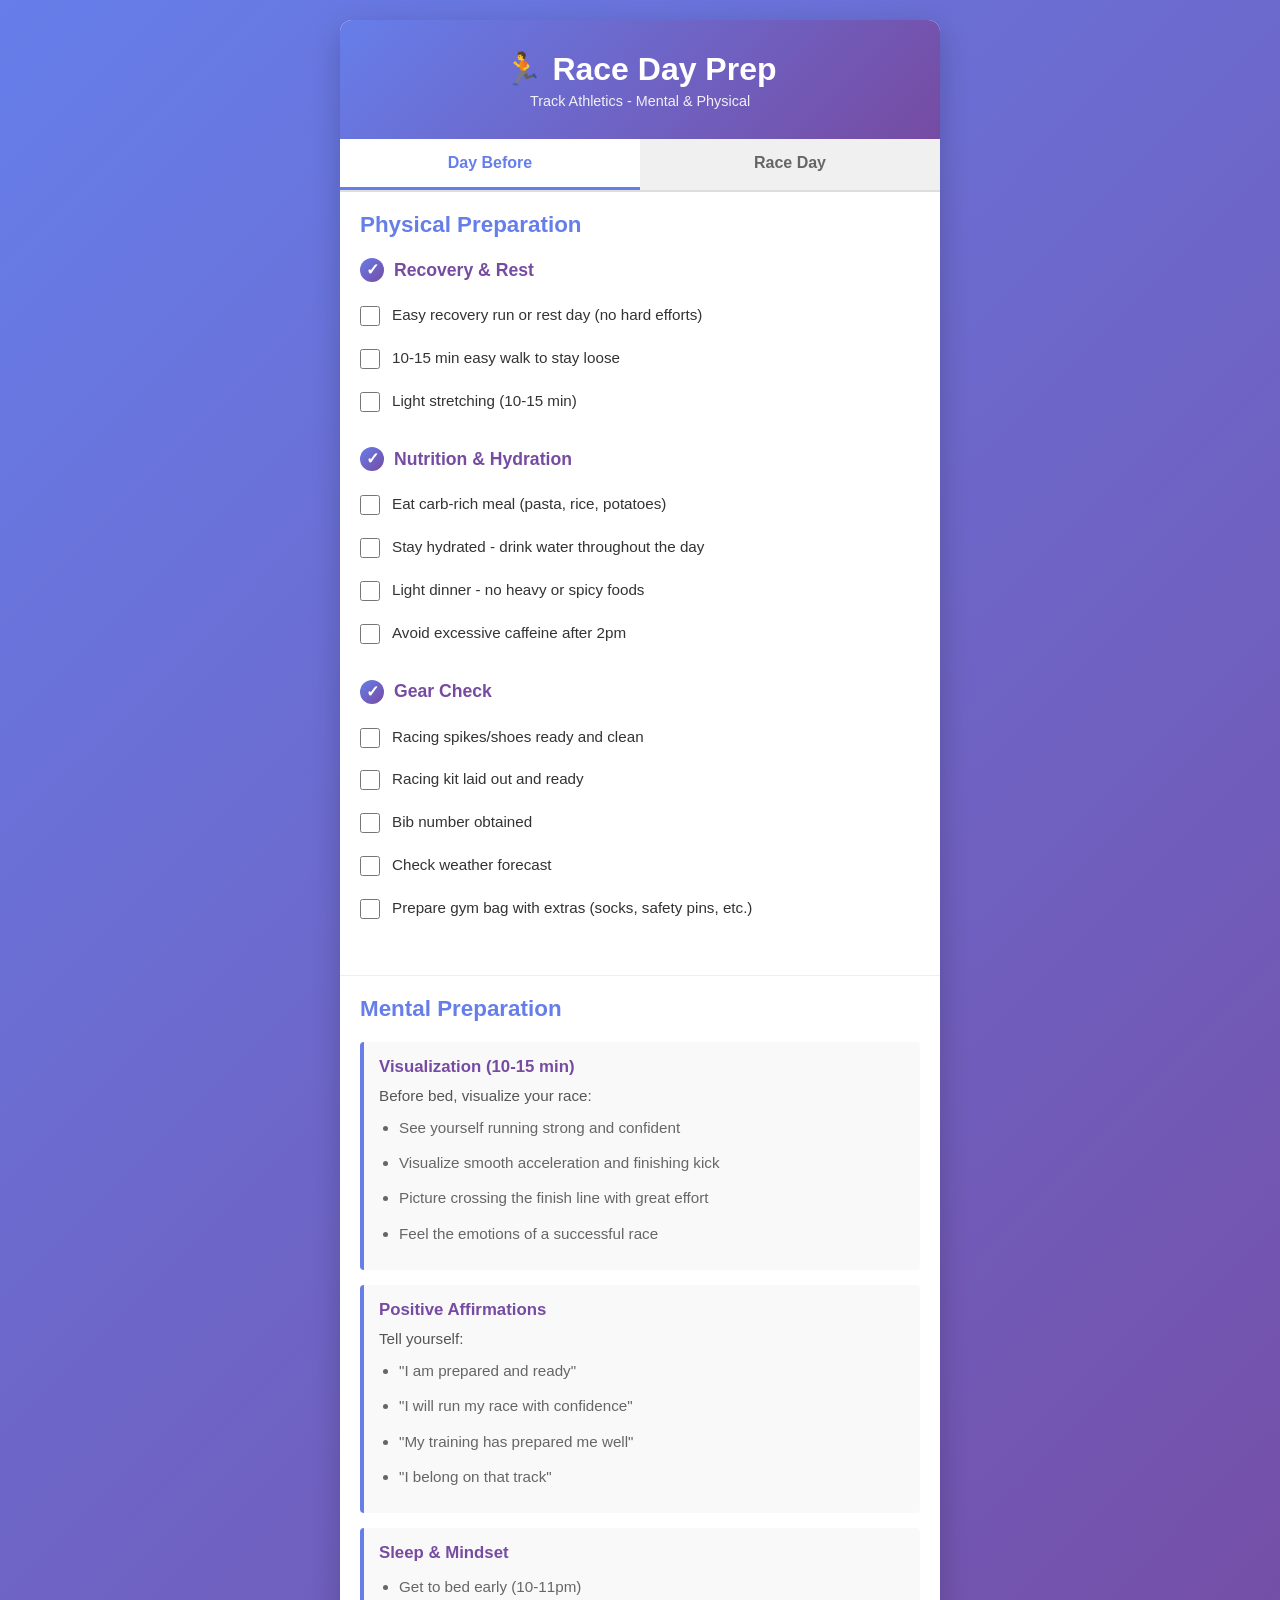
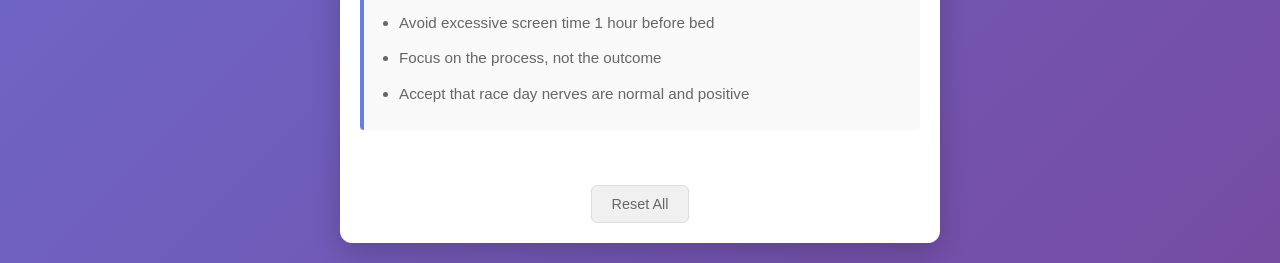
==== index.html @ a94ab03b "Initial race day prep app for track athletics Build a comprehensive race day preparation app focused" ====
<!DOCTYPE html>
<html lang="en">
<head>
    <meta charset="UTF-8">
    <meta name="viewport" content="width=device-width, initial-scale=1.0">
    <title>Race Day Prep - Track Athletics</title>
    <link rel="stylesheet" href="styles.css">
</head>
<body>
    <div class="container">
        <header>
            <h1>🏃 Race Day Prep</h1>
            <p class="subtitle">Track Athletics - Mental & Physical</p>
        </header>

        <div class="tab-container">
            <button class="tab-button active" data-tab="day-before">Day Before</button>
            <button class="tab-button" data-tab="race-day">Race Day</button>
        </div>

        <!-- Day Before Tab -->
        <div id="day-before" class="tab-content active">
            <div class="section">
                <h2>Physical Preparation</h2>

                <div class="checklist">
                    <h3>Recovery & Rest</h3>
                    <label class="checkbox-item">
                        <input type="checkbox">
                        <span>Easy recovery run or rest day (no hard efforts)</span>
                    </label>
                    <label class="checkbox-item">
                        <input type="checkbox">
                        <span>10-15 min easy walk to stay loose</span>
                    </label>
                    <label class="checkbox-item">
                        <input type="checkbox">
                        <span>Light stretching (10-15 min)</span>
                    </label>
                </div>

                <div class="checklist">
                    <h3>Nutrition & Hydration</h3>
                    <label class="checkbox-item">
                        <input type="checkbox">
                        <span>Eat carb-rich meal (pasta, rice, potatoes)</span>
                    </label>
                    <label class="checkbox-item">
                        <input type="checkbox">
                        <span>Stay hydrated - drink water throughout the day</span>
                    </label>
                    <label class="checkbox-item">
                        <input type="checkbox">
                        <span>Light dinner - no heavy or spicy foods</span>
                    </label>
                    <label class="checkbox-item">
                        <input type="checkbox">
                        <span>Avoid excessive caffeine after 2pm</span>
                    </label>
                </div>

                <div class="checklist">
                    <h3>Gear Check</h3>
                    <label class="checkbox-item">
                        <input type="checkbox">
                        <span>Racing spikes/shoes ready and clean</span>
                    </label>
                    <label class="checkbox-item">
                        <input type="checkbox">
                        <span>Racing kit laid out and ready</span>
                    </label>
                    <label class="checkbox-item">
                        <input type="checkbox">
                        <span>Bib number obtained</span>
                    </label>
                    <label class="checkbox-item">
                        <input type="checkbox">
                        <span>Check weather forecast</span>
                    </label>
                    <label class="checkbox-item">
                        <input type="checkbox">
                        <span>Prepare gym bag with extras (socks, safety pins, etc.)</span>
                    </label>
                </div>
            </div>

            <div class="section">
                <h2>Mental Preparation</h2>

                <div class="card">
                    <h3>Visualization (10-15 min)</h3>
                    <p>Before bed, visualize your race:</p>
                    <ul>
                        <li>See yourself running strong and confident</li>
                        <li>Visualize smooth acceleration and finishing kick</li>
                        <li>Picture crossing the finish line with great effort</li>
                        <li>Feel the emotions of a successful race</li>
                    </ul>
                </div>

                <div class="card">
                    <h3>Positive Affirmations</h3>
                    <p>Tell yourself:</p>
                    <ul>
                        <li>"I am prepared and ready"</li>
                        <li>"I will run my race with confidence"</li>
                        <li>"My training has prepared me well"</li>
                        <li>"I belong on that track"</li>
                    </ul>
                </div>

                <div class="card">
                    <h3>Sleep & Mindset</h3>
                    <ul>
                        <li>Get to bed early (10-11pm)</li>
                        <li>Avoid excessive screen time 1 hour before bed</li>
                        <li>Focus on the process, not the outcome</li>
                        <li>Accept that race day nerves are normal and positive</li>
                    </ul>
                </div>
            </div>
        </div>

        <!-- Race Day Tab -->
        <div id="race-day" class="tab-content">
            <div class="section">
                <h2>Physical Preparation</h2>

                <div class="checklist">
                    <h3>Morning Routine</h3>
                    <label class="checkbox-item">
                        <input type="checkbox">
                        <span>Wake up 2-3 hours before race</span>
                    </label>
                    <label class="checkbox-item">
                        <input type="checkbox">
                        <span>Light breakfast (banana, toast, cereal with milk)</span>
                    </label>
                    <label class="checkbox-item">
                        <input type="checkbox">
                        <span>Hydrate - drink water and electrolytes</span>
                    </label>
                    <label class="checkbox-item">
                        <input type="checkbox">
                        <span>Take care of bathroom needs</span>
                    </label>
                </div>

                <div class="checklist">
                    <h3>Pre-Race Warmup (45-60 min before race)</h3>
                    <label class="checkbox-item">
                        <input type="checkbox">
                        <span>Easy 10-15 min jog to elevate heart rate</span>
                    </label>
                    <label class="checkbox-item">
                        <input type="checkbox">
                        <span>Dynamic stretching:</span>
                        <ul class="sub-list">
                            <li>Leg swings (forward/back, side-to-side)</li>
                            <li>Walking lunges</li>
                            <li>High knees</li>
                            <li>Butt kicks</li>
                            <li>Arm circles</li>
                        </ul>
                    </label>
                    <label class="checkbox-item">
                        <input type="checkbox">
                        <span>4-6 x 100m strides (build to near race pace)</span>
                    </label>
                    <label class="checkbox-item">
                        <input type="checkbox">
                        <span>Light static stretching</span>
                    </label>
                </div>

                <div class="checklist">
                    <h3>Final Checklist (30 min before race)</h3>
                    <label class="checkbox-item">
                        <input type="checkbox">
                        <span>Pin on bib number securely</span>
                    </label>
                    <label class="checkbox-item">
                        <input type="checkbox">
                        <span>Spikes/shoes on and laced properly</span>
                    </label>
                    <label class="checkbox-item">
                        <input type="checkbox">
                        <span>Toilet break if needed</span>
                    </label>
                    <label class="checkbox-item">
                        <input type="checkbox">
                        <span>Final hydration sip of water</span>
                    </label>
                </div>
            </div>

            <div class="section">
                <h2>Mental Preparation</h2>

                <div class="card">
                    <h3>Pre-Race Breathing (5 min)</h3>
                    <p>Calm your nerves with breathing work:</p>
                    <ul>
                        <li><strong>Box breathing:</strong> Inhale 4 counts, hold 4, exhale 4, hold 4 (repeat 5-10x)</li>
                        <li>Focus on steady, controlled breathing</li>
                        <li>Feel your body relax with each breath</li>
                    </ul>
                </div>

                <div class="card">
                    <h3>Race Strategy & Focus</h3>
                    <ul>
                        <li>Remember your race plan (pacing, splits, kick timing)</li>
                        <li>Know your competitors and what to expect</li>
                        <li>Focus on YOUR race - run your own race</li>
                        <li>Break the race into segments (easier to manage)</li>
                    </ul>
                </div>

                <div class="card">
                    <h3>Confidence Trigger Statements</h3>
                    <p>Repeat during warmup:</p>
                    <ul>
                        <li>"I've trained for this"</li>
                        <li>"I am strong and fast"</li>
                        <li>"I will execute my race plan"</li>
                        <li>"Let's go racing"</li>
                    </ul>
                </div>

                <div class="card">
                    <h3>Minute by Minute Before Gun</h3>
                    <ul>
                        <li><strong>10 min before:</strong> Final visualization - see a strong race</li>
                        <li><strong>5 min before:</strong> Get to starting line, focus inward</li>
                        <li><strong>2 min before:</strong> Get in blocks/ready position, breathe</li>
                        <li><strong>At the gun:</strong> Trust your training, execute, RACE!</li>
                    </ul>
                </div>
            </div>
        </div>
    </div>

    <script src="script.js"></script>
</body>
</html>
---- styles.css ----
* {
    margin: 0;
    padding: 0;
    box-sizing: border-box;
}

body {
    font-family: 'Segoe UI', Tahoma, Geneva, Verdana, sans-serif;
    background: linear-gradient(135deg, #667eea 0%, #764ba2 100%);
    min-height: 100vh;
    padding: 20px;
    color: #333;
}

.container {
    max-width: 600px;
    margin: 0 auto;
    background: white;
    border-radius: 12px;
    box-shadow: 0 10px 30px rgba(0, 0, 0, 0.2);
    overflow: hidden;
}

header {
    background: linear-gradient(135deg, #667eea 0%, #764ba2 100%);
    color: white;
    padding: 30px 20px;
    text-align: center;
}

header h1 {
    font-size: 2em;
    margin-bottom: 5px;
}

.subtitle {
    font-size: 0.9em;
    opacity: 0.9;
}

/* Tabs */
.tab-container {
    display: flex;
    background: #f0f0f0;
    border-bottom: 2px solid #ddd;
}

.tab-button {
    flex: 1;
    padding: 15px;
    border: none;
    background: none;
    cursor: pointer;
    font-size: 1em;
    font-weight: 600;
    color: #666;
    transition: all 0.3s ease;
    border-bottom: 3px solid transparent;
}

.tab-button:hover {
    background: #e8e8e8;
}

.tab-button.active {
    color: #667eea;
    background: white;
    border-bottom-color: #667eea;
}

/* Tab Content */
.tab-content {
    display: none;
    animation: fadeIn 0.3s ease;
}

.tab-content.active {
    display: block;
}

@keyframes fadeIn {
    from {
        opacity: 0;
    }
    to {
        opacity: 1;
    }
}

.section {
    padding: 20px;
    border-bottom: 1px solid #eee;
}

.section:last-child {
    border-bottom: none;
}

.section h2 {
    color: #667eea;
    font-size: 1.4em;
    margin-bottom: 20px;
    display: flex;
    align-items: center;
}

/* Checklists */
.checklist {
    margin-bottom: 25px;
}

.checklist h3 {
    color: #764ba2;
    font-size: 1.1em;
    margin-bottom: 12px;
    display: flex;
    align-items: center;
}

.checklist h3::before {
    content: "✓";
    display: inline-block;
    width: 24px;
    height: 24px;
    background: linear-gradient(135deg, #667eea 0%, #764ba2 100%);
    color: white;
    border-radius: 50%;
    text-align: center;
    line-height: 24px;
    margin-right: 10px;
    font-weight: bold;
    font-size: 0.9em;
}

.checkbox-item {
    display: flex;
    align-items: flex-start;
    padding: 10px 0;
    cursor: pointer;
    transition: opacity 0.2s ease;
}

.checkbox-item:hover {
    opacity: 0.8;
}

.checkbox-item input[type="checkbox"] {
    width: 20px;
    height: 20px;
    margin-right: 12px;
    margin-top: 2px;
    cursor: pointer;
    accent-color: #667eea;
}

.checkbox-item input[type="checkbox"]:checked + span {
    text-decoration: line-through;
    color: #999;
}

.checkbox-item span {
    flex: 1;
    line-height: 1.5;
    font-size: 0.95em;
}

.sub-list {
    margin-left: 32px;
    margin-top: 8px;
    margin-bottom: 8px;
    list-style-type: disc;
    color: #666;
    font-size: 0.9em;
}

.sub-list li {
    margin-bottom: 4px;
}

/* Cards */
.card {
    background: #f9f9f9;
    border-left: 4px solid #667eea;
    padding: 15px;
    margin-bottom: 15px;
    border-radius: 4px;
    transition: all 0.3s ease;
}

.card:hover {
    background: #f0f0f0;
    box-shadow: 0 2px 8px rgba(102, 126, 234, 0.1);
}

.card h3 {
    color: #764ba2;
    margin-bottom: 10px;
    font-size: 1.05em;
}

.card p {
    margin-bottom: 10px;
    color: #555;
    font-size: 0.95em;
    font-weight: 500;
}

.card ul {
    margin-left: 20px;
    color: #666;
    line-height: 1.8;
    font-size: 0.95em;
}

.card li {
    margin-bottom: 8px;
}

.card strong {
    color: #764ba2;
}

/* Responsive */
@media (max-width: 480px) {
    .container {
        border-radius: 0;
    }

    header {
        padding: 20px 15px;
    }

    header h1 {
        font-size: 1.6em;
    }

    .section {
        padding: 15px;
    }

    .section h2 {
        font-size: 1.2em;
    }

    .tab-button {
        padding: 12px;
        font-size: 0.9em;
    }
}

/* Print Styles */
@media print {
    body {
        background: white;
        padding: 0;
    }

    .container {
        box-shadow: none;
        max-width: 100%;
    }

    .tab-container {
        display: none;
    }

    .tab-content {
        display: block !important;
    }

    header {
        background: white;
        color: #333;
        border-bottom: 2px solid #333;
    }
}
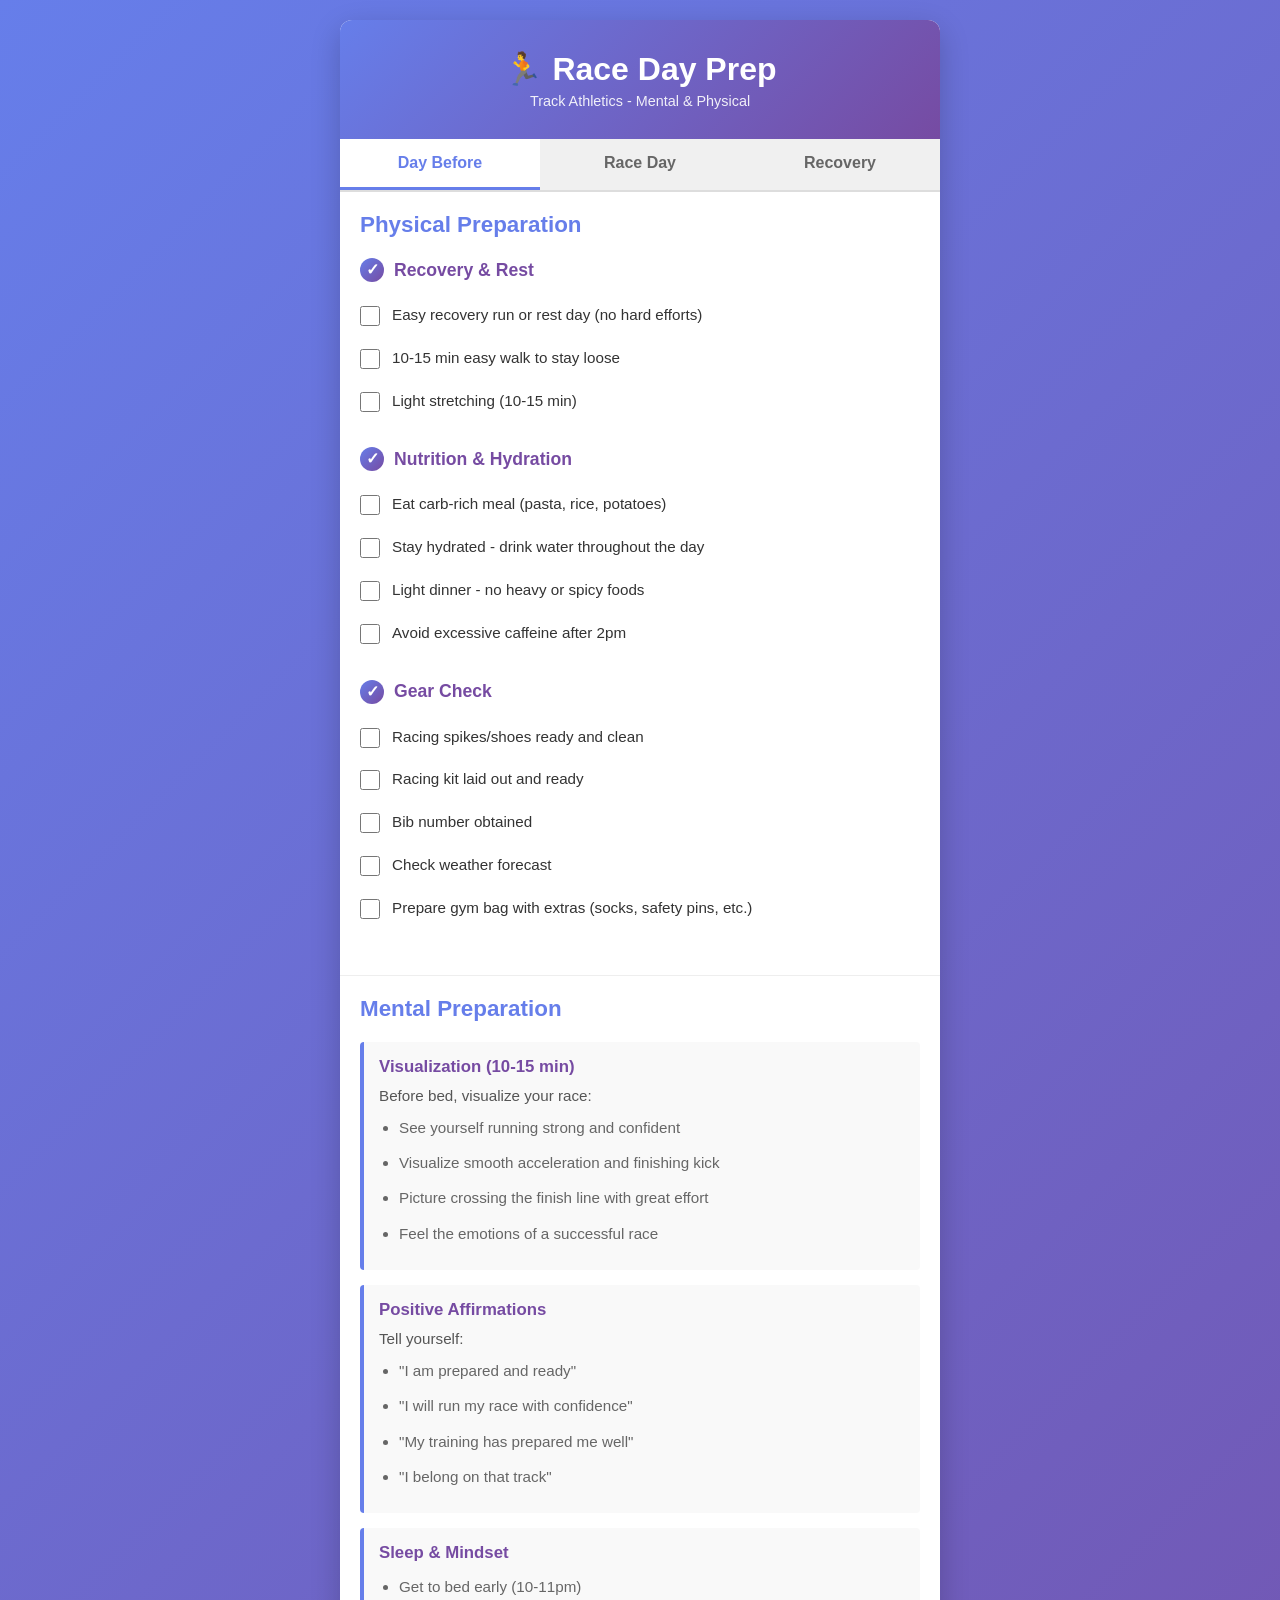
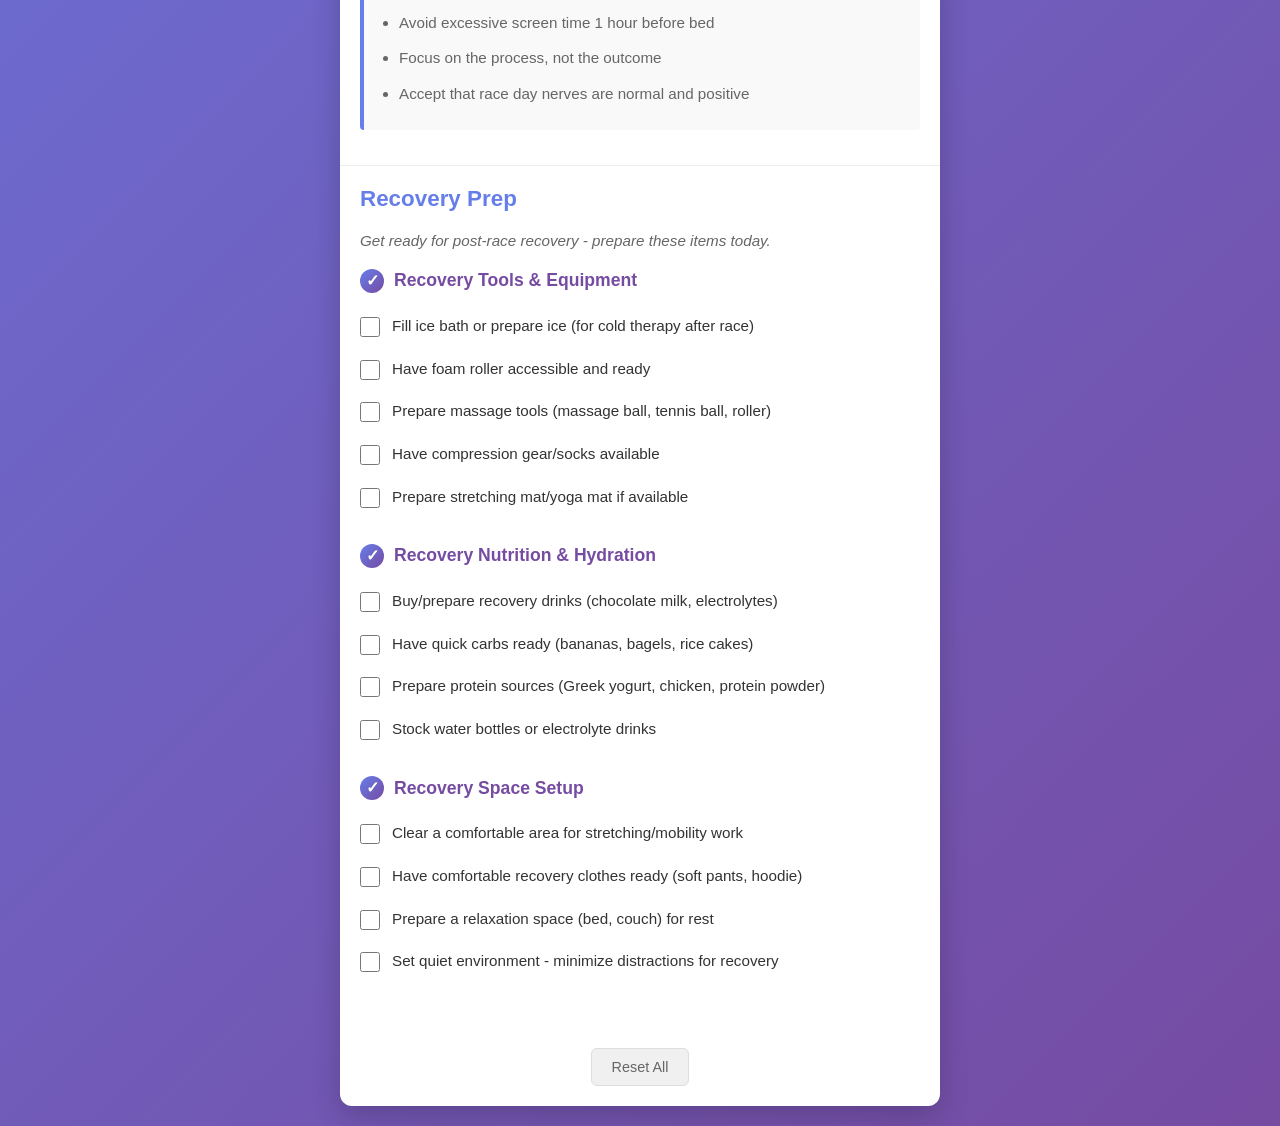
==== commit 2612ee37: "Add recovery prep to day before and comprehensive day after recovery guide New features: - Added 'Re" ====
--- a/index.html
+++ b/index.html
@@ -16,6 +16,7 @@
         <div class="tab-container">
             <button class="tab-button active" data-tab="day-before">Day Before</button>
             <button class="tab-button" data-tab="race-day">Race Day</button>
+            <button class="tab-button" data-tab="day-after">Recovery</button>
         </div>
 
         <!-- Day Before Tab -->
@@ -119,123 +120,343 @@
                     </ul>
                 </div>
             </div>
+
+            <div class="section">
+                <h2>Recovery Prep</h2>
+                <p style="color: #666; font-size: 0.95em; margin-bottom: 20px; font-style: italic;">Get ready for post-race recovery - prepare these items today.</p>
+
+                <div class="checklist">
+                    <h3>Recovery Tools & Equipment</h3>
+                    <label class="checkbox-item">
+                        <input type="checkbox">
+                        <span>Fill ice bath or prepare ice (for cold therapy after race)</span>
+                    </label>
+                    <label class="checkbox-item">
+                        <input type="checkbox">
+                        <span>Have foam roller accessible and ready</span>
+                    </label>
+                    <label class="checkbox-item">
+                        <input type="checkbox">
+                        <span>Prepare massage tools (massage ball, tennis ball, roller)</span>
+                    </label>
+                    <label class="checkbox-item">
+                        <input type="checkbox">
+                        <span>Have compression gear/socks available</span>
+                    </label>
+                    <label class="checkbox-item">
+                        <input type="checkbox">
+                        <span>Prepare stretching mat/yoga mat if available</span>
+                    </label>
+                </div>
+
+                <div class="checklist">
+                    <h3>Recovery Nutrition & Hydration</h3>
+                    <label class="checkbox-item">
+                        <input type="checkbox">
+                        <span>Buy/prepare recovery drinks (chocolate milk, electrolytes)</span>
+                    </label>
+                    <label class="checkbox-item">
+                        <input type="checkbox">
+                        <span>Have quick carbs ready (bananas, bagels, rice cakes)</span>
+                    </label>
+                    <label class="checkbox-item">
+                        <input type="checkbox">
+                        <span>Prepare protein sources (Greek yogurt, chicken, protein powder)</span>
+                    </label>
+                    <label class="checkbox-item">
+                        <input type="checkbox">
+                        <span>Stock water bottles or electrolyte drinks</span>
+                    </label>
+                </div>
+
+                <div class="checklist">
+                    <h3>Recovery Space Setup</h3>
+                    <label class="checkbox-item">
+                        <input type="checkbox">
+                        <span>Clear a comfortable area for stretching/mobility work</span>
+                    </label>
+                    <label class="checkbox-item">
+                        <input type="checkbox">
+                        <span>Have comfortable recovery clothes ready (soft pants, hoodie)</span>
+                    </label>
+                    <label class="checkbox-item">
+                        <input type="checkbox">
+                        <span>Prepare a relaxation space (bed, couch) for rest</span>
+                    </label>
+                    <label class="checkbox-item">
+                        <input type="checkbox">
+                        <span>Set quiet environment - minimize distractions for recovery</span>
+                    </label>
+                </div>
+            </div>
         </div>
 
         <!-- Race Day Tab -->
         <div id="race-day" class="tab-content">
             <div class="section">
-                <h2>Physical Preparation</h2>
-
-                <div class="checklist">
-                    <h3>Morning Routine</h3>
-                    <label class="checkbox-item">
-                        <input type="checkbox">
-                        <span>Wake up 2-3 hours before race</span>
-                    </label>
-                    <label class="checkbox-item">
-                        <input type="checkbox">
-                        <span>Light breakfast (banana, toast, cereal with milk)</span>
-                    </label>
-                    <label class="checkbox-item">
-                        <input type="checkbox">
-                        <span>Hydrate - drink water and electrolytes</span>
-                    </label>
-                    <label class="checkbox-item">
-                        <input type="checkbox">
-                        <span>Take care of bathroom needs</span>
-                    </label>
-                </div>
-
-                <div class="checklist">
-                    <h3>Pre-Race Warmup (45-60 min before race)</h3>
-                    <label class="checkbox-item">
-                        <input type="checkbox">
-                        <span>Easy 10-15 min jog to elevate heart rate</span>
-                    </label>
-                    <label class="checkbox-item">
-                        <input type="checkbox">
-                        <span>Dynamic stretching:</span>
-                        <ul class="sub-list">
-                            <li>Leg swings (forward/back, side-to-side)</li>
-                            <li>Walking lunges</li>
-                            <li>High knees</li>
-                            <li>Butt kicks</li>
-                            <li>Arm circles</li>
-                        </ul>
-                    </label>
-                    <label class="checkbox-item">
-                        <input type="checkbox">
-                        <span>4-6 x 100m strides (build to near race pace)</span>
-                    </label>
-                    <label class="checkbox-item">
-                        <input type="checkbox">
-                        <span>Light static stretching</span>
-                    </label>
-                </div>
-
-                <div class="checklist">
-                    <h3>Final Checklist (30 min before race)</h3>
-                    <label class="checkbox-item">
-                        <input type="checkbox">
-                        <span>Pin on bib number securely</span>
-                    </label>
-                    <label class="checkbox-item">
-                        <input type="checkbox">
-                        <span>Spikes/shoes on and laced properly</span>
-                    </label>
-                    <label class="checkbox-item">
-                        <input type="checkbox">
-                        <span>Toilet break if needed</span>
-                    </label>
-                    <label class="checkbox-item">
-                        <input type="checkbox">
-                        <span>Final hydration sip of water</span>
-                    </label>
+                <h2>🧠 Mental Preparation</h2>
+                <p style="color: #666; font-size: 0.95em; margin-bottom: 20px; font-style: italic;">Pick and choose the techniques that work best for you today.</p>
+
+                <div class="card">
+                    <h3>🎵 Calming Music for Mental Prep</h3>
+                    <p>Start with calming instrumental music to support your breathing and tapping work:</p>
+                    <ul>
+                        <li><strong>Spotify Playlists:</strong> Search for "Pre-Race Calm", "Meditation Flow", or "Lo-Fi Focus"</li>
+                        <li><strong>YouTube Channels:</strong> "Peaceful Piano", "Ambient Study Music", "Zen Music"</li>
+                        <li><strong>Duration:</strong> 10-20 minutes of continuous play</li>
+                        <li><strong>Key:</strong> Instrumental, no lyrics, steady rhythm (60-80 BPM works best)</li>
+                    </ul>
+                </div>
+
+                <div class="card">
+                    <h3>🫀 Bilateral EFT Tapping with Breathing</h3>
+                    <p><strong>Duration:</strong> 5-10 minutes</p>
+                    <p><strong>Setup:</strong> Play calming music, find a quiet space</p>
+                    <ul>
+                        <li><strong>Rhythm:</strong> Tap alternating sides of your body in a steady beat (left-right-left-right)</li>
+                        <li><strong>Timing:</strong> Tap approximately every 1 second (or follow the music beat)</li>
+                        <li><strong>Tapping Points:</strong>
+                            <ul class="sub-list">
+                                <li>Alternate between left and right shoulders</li>
+                                <li>Or tap left and right knees/legs alternately</li>
+                                <li>Or alternate tapping sides of your chest</li>
+                            </ul>
+                        </li>
+                        <li><strong>Breathing:</strong> Inhale for 4 counts (4 taps) → Exhale for 4 counts (4 taps)</li>
+                        <li><strong>Focus:</strong> Feel calm, safe, and ready. Let go of tension with each exhale</li>
+                    </ul>
+                </div>
+
+                <div class="card">
+                    <h3>🎯 Body Scan Exercise</h3>
+                    <p><strong>Duration:</strong> 5-7 minutes</p>
+                    <p>Systematically check in with your body and release tension:</p>
+                    <ul>
+                        <li><strong>Head & Face:</strong> Notice any tension, relax your jaw, soften your forehead</li>
+                        <li><strong>Neck & Shoulders:</strong> Feel where you're holding stress, let it drop on an exhale</li>
+                        <li><strong>Chest & Heart:</strong> Feel your heartbeat, breathe into any tightness</li>
+                        <li><strong>Arms & Hands:</strong> Shake them out gently, feel them becoming light and strong</li>
+                        <li><strong>Core & Legs:</strong> Feel the strength in your legs, ready to run with power</li>
+                        <li><strong>Feet:</strong> Feel them grounded and connected to the track</li>
+                        <li><strong>Close:</strong> Take 3 deep breaths and feel fully present in your body</li>
+                    </ul>
+                </div>
+
+                <div class="card">
+                    <h3>🌍 Grounding Exercise (5 Senses)</h3>
+                    <p><strong>Duration:</strong> 3-5 minutes</p>
+                    <p>Anchor yourself to the present moment:</p>
+                    <ul>
+                        <li><strong>See (5 things):</strong> Name 5 things you can see around you in detail</li>
+                        <li><strong>Touch (4 things):</strong> Notice 4 textures you can feel - skin, clothing, ground</li>
+                        <li><strong>Hear (3 things):</strong> Identify 3 sounds - music, birds, heartbeat</li>
+                        <li><strong>Smell (2 things):</strong> Notice 2 scents - grass, air, your skin</li>
+                        <li><strong>Taste (1 thing):</strong> Feel 1 taste - water, your mouth, fresh air</li>
+                        <li><strong>Result:</strong> You're now fully present and connected to your surroundings</li>
+                    </ul>
+                </div>
+
+                <div class="card">
+                    <h3>💪 Confidence & Power Pose</h3>
+                    <p><strong>Duration:</strong> 2-3 minutes</p>
+                    <p>Use your body to build mental confidence:</p>
+                    <ul>
+                        <li><strong>Power Stance:</strong> Stand with feet shoulder-width apart, hands on hips or arms raised</li>
+                        <li><strong>Chest Expansion:</strong> Open your chest, shoulders back, head up</li>
+                        <li><strong>Hold:</strong> Stay in this position for 2-3 minutes while breathing deeply</li>
+                        <li><strong>Mental State:</strong> Tell yourself: "I am strong. I am fast. I am ready."</li>
+                        <li><strong>Feel:</strong> Notice the confidence building in your body</li>
+                        <li><strong>Alternative:</strong> Light shadow running - take a few powerful strides with confident form</li>
+                    </ul>
+                </div>
+
+                <div class="card">
+                    <h3>🏁 Race Visualization</h3>
+                    <p><strong>Duration:</strong> 5-10 minutes</p>
+                    <p>Mental rehearsal of your perfect race:</p>
+                    <ul>
+                        <li><strong>The Moment Before:</strong> Feel yourself calm and ready at the start line</li>
+                        <li><strong>The Gun Fires:</strong> Visualize explosive, confident start - smooth and powerful</li>
+                        <li><strong>Early Race (First 200m):</strong> See yourself in position, relaxed, on pace</li>
+                        <li><strong>Middle Section:</strong> Picture yourself running with confidence and control</li>
+                        <li><strong>The Final Kick:</strong> See your legs responding, accelerating past competitors</li>
+                        <li><strong>The Finish:</strong> Visualize crossing the finish line strong, with great effort</li>
+                        <li><strong>The Feeling:</strong> Feel the emotions of a successful, powerful race</li>
+                        <li><strong>Open Your Eyes:</strong> Take 3 deep breaths and feel ready to execute</li>
+                    </ul>
+                </div>
+
+                <div class="card">
+                    <h3>✨ Final Confidence Statements</h3>
+                    <p>Repeat these before you get to the starting line:</p>
+                    <ul>
+                        <li>"I've trained for this moment"</li>
+                        <li>"My body is strong and ready"</li>
+                        <li>"I will run my race with confidence"</li>
+                        <li>"I belong on this track"</li>
+                        <li>"Let's go racing" 🏃</li>
+                    </ul>
                 </div>
             </div>
-
+        </div>
+
+        <!-- Day After (Recovery) Tab -->
+        <div id="day-after" class="tab-content">
             <div class="section">
-                <h2>Mental Preparation</h2>
-
-                <div class="card">
-                    <h3>Pre-Race Breathing (5 min)</h3>
-                    <p>Calm your nerves with breathing work:</p>
-                    <ul>
-                        <li><strong>Box breathing:</strong> Inhale 4 counts, hold 4, exhale 4, hold 4 (repeat 5-10x)</li>
-                        <li>Focus on steady, controlled breathing</li>
-                        <li>Feel your body relax with each breath</li>
-                    </ul>
-                </div>
-
-                <div class="card">
-                    <h3>Race Strategy & Focus</h3>
-                    <ul>
-                        <li>Remember your race plan (pacing, splits, kick timing)</li>
-                        <li>Know your competitors and what to expect</li>
-                        <li>Focus on YOUR race - run your own race</li>
-                        <li>Break the race into segments (easier to manage)</li>
-                    </ul>
-                </div>
-
-                <div class="card">
-                    <h3>Confidence Trigger Statements</h3>
-                    <p>Repeat during warmup:</p>
-                    <ul>
-                        <li>"I've trained for this"</li>
-                        <li>"I am strong and fast"</li>
-                        <li>"I will execute my race plan"</li>
-                        <li>"Let's go racing"</li>
-                    </ul>
-                </div>
-
-                <div class="card">
-                    <h3>Minute by Minute Before Gun</h3>
-                    <ul>
-                        <li><strong>10 min before:</strong> Final visualization - see a strong race</li>
-                        <li><strong>5 min before:</strong> Get to starting line, focus inward</li>
-                        <li><strong>2 min before:</strong> Get in blocks/ready position, breathe</li>
-                        <li><strong>At the gun:</strong> Trust your training, execute, RACE!</li>
-                    </ul>
+                <h2>🏆 Post-Race Recovery</h2>
+                <p style="color: #666; font-size: 0.95em; margin-bottom: 20px; font-style: italic;">You ran a great race! Now focus on recovery to come back stronger.</p>
+
+                <div class="card">
+                    <h3>⏱️ First 30 Minutes Post-Race</h3>
+                    <p><strong>Immediate Recovery Priority</strong></p>
+                    <ul>
+                        <li><strong>Cool Down Walk:</strong> Easy walking for 5-10 minutes to bring heart rate down gradually</li>
+                        <li><strong>Hydration:</strong> Drink water or electrolyte drink immediately - sip steadily</li>
+                        <li><strong>Quick Carbs:</strong> Eat something light with carbs within 30 min (banana, energy bar, dates)</li>
+                        <li><strong>Celebrate:</strong> You earned it! Acknowledge your effort and what you accomplished</li>
+                    </ul>
+                </div>
+
+                <div class="card">
+                    <h3>🥤 Nutrition & Hydration</h3>
+                    <p><strong>Recovery Window (30 min - 2 hours post-race)</strong></p>
+                    <ul>
+                        <li><strong>Carbs + Protein Meal:</strong> Eat within 1-2 hours (3:1 carbs to protein ratio is ideal)</li>
+                        <li><strong>Examples:</strong> Pasta with chicken, rice with fish, bagel with turkey, eggs on toast</li>
+                        <li><strong>Hydration:</strong> Drink 150% of body weight lost in sweat over 4-6 hours</li>
+                        <li><strong>Electrolytes:</strong> Include sodium in recovery drink or meal to aid hydration retention</li>
+                        <li><strong>Throughout the Day:</strong> Continue hydrating - drink more than usual</li>
+                        <li><strong>Avoid:</strong> Excessive caffeine, alcohol (delays recovery)</li>
+                    </ul>
+                </div>
+
+                <div class="card">
+                    <h3>❄️ Cold Therapy (Ice Bath/Cold Water)</h3>
+                    <p><strong>Timing:</strong> 30 min - 2 hours after finishing race</p>
+                    <p><strong>Duration:</strong> 10-15 minutes (can break into 2x 7-8 min sessions)</p>
+                    <ul>
+                        <li><strong>Temperature:</strong> 50-59°F (10-15°C) is ideal - cold but tolerable</li>
+                        <li><strong>Submersion:</strong> Submerge legs and lower body if full bath not available</li>
+                        <li><strong>Breathing:</strong> Use controlled breathing to manage cold shock</li>
+                        <li><strong>Benefits:</strong> Reduces inflammation, speeds recovery, decreases muscle soreness</li>
+                        <li><strong>Alternative:</strong> Cold shower (1-2 min) if ice bath unavailable</li>
+                        <li><strong>Post-Bath:</strong> Dry off, warm up, drink something warm</li>
+                    </ul>
+                </div>
+
+                <div class="card">
+                    <h3>🧘 Stretching & Mobility Work</h3>
+                    <p><strong>Timing:</strong> Start gently 30-60 min post-race</p>
+                    <p><strong>Duration:</strong> 15-20 minutes</p>
+                    <ul>
+                        <li><strong>Static Stretches (Hold 30-60 sec each):</strong>
+                            <ul class="sub-list">
+                                <li>Quads (standing or lying)</li>
+                                <li>Hamstrings (forward fold or seated)</li>
+                                <li>Calves (wall stretch)</li>
+                                <li>Hip flexors (lunge position)</li>
+                                <li>Glutes (figure 4 stretch)</li>
+                                <li>Lower back (lying knee hug)</li>
+                            </ul>
+                        </li>
+                        <li><strong>Key:</strong> Gentle stretches - don't push hard on tired muscles</li>
+                        <li><strong>Breathing:</strong> Deep, relaxed breathing into each stretch</li>
+                    </ul>
+                </div>
+
+                <div class="card">
+                    <h3>🔄 Foam Rolling & Self-Massage</h3>
+                    <p><strong>Timing:</strong> 1-2 hours post-race or next day (not immediately)</p>
+                    <p><strong>Duration:</strong> 10-15 minutes</p>
+                    <ul>
+                        <li><strong>Foam Roll (gentle pressure):</strong>
+                            <ul class="sub-list">
+                                <li>Quads (slow passes, 1-2 min each leg)</li>
+                                <li>IT band (side-lying, slow roll)</li>
+                                <li>Hamstrings (seated, slow roll)</li>
+                                <li>Calves (both legs together)</li>
+                            </ul>
+                        </li>
+                        <li><strong>Massage Ball Work:</strong> Target tight spots, hold and breathe for 30 sec</li>
+                        <li><strong>Manual Massage:</strong> Use hands to massage and release tense areas</li>
+                        <li><strong>Key:</strong> Roll slowly - speed doesn't help recovery</li>
+                    </ul>
+                </div>
+
+                <div class="card">
+                    <h3>🔋 Active Recovery</h3>
+                    <p><strong>Day After Race (24 hours post-race)</strong></p>
+                    <ul>
+                        <li><strong>Easy Walk:</strong> 20-30 min easy walk - gets blood flowing without stress</li>
+                        <li><strong>Gentle Swimming:</strong> Light swimming can aid recovery (if available)</li>
+                        <li><strong>Yoga or Tai Chi:</strong> Gentle, relaxing movement</li>
+                        <li><strong>Avoid:</strong> Any hard running or intense workouts for at least 2-3 days</li>
+                        <li><strong>Goal:</strong> Promote blood flow without adding stress to body</li>
+                    </ul>
+                </div>
+
+                <div class="card">
+                    <h3>😴 Sleep & Rest</h3>
+                    <ul>
+                        <li><strong>Priority:</strong> Sleep is when your body repairs and adapts</li>
+                        <li><strong>That Night:</strong> Aim for extra sleep (9-10 hours if possible)</li>
+                        <li><strong>Following Days:</strong> Prioritize sleep - get 7-9+ hours for next 2-3 days</li>
+                        <li><strong>Naps:</strong> 20-30 min power naps are helpful for recovery</li>
+                        <li><strong>Environment:</strong> Cool, dark, quiet room for best sleep quality</li>
+                        <li><strong>Relaxation:</strong> Take it easy - minimal physical and mental stress</li>
+                    </ul>
+                </div>
+
+                <div class="card">
+                    <h3>🧠 Mental Recovery & Reflection</h3>
+                    <ul>
+                        <li><strong>Celebrate:</strong> You completed your race! Acknowledge your effort</li>
+                        <li><strong>Reflect:</strong> What went well? What would you do differently?</li>
+                        <li><strong>Journal:</strong> Write down how you felt, what you learned, race experience</li>
+                        <li><strong>Stay Positive:</strong> Be kind to yourself about race performance</li>
+                        <li><strong>Mental Rest:</strong> Give your mind time to recover too - reduce stressful activities</li>
+                        <li><strong>Connect:</strong> Share your race story with friends/family</li>
+                    </ul>
+                </div>
+
+                <div class="card">
+                    <h3>📋 Recovery Checklist (First 24 Hours)</h3>
+                    <label class="checkbox-item">
+                        <input type="checkbox">
+                        <span>Cool down walk (5-10 min)</span>
+                    </label>
+                    <label class="checkbox-item">
+                        <input type="checkbox">
+                        <span>Immediate hydration and light carbs</span>
+                    </label>
+                    <label class="checkbox-item">
+                        <input type="checkbox">
+                        <span>Ice bath or cold water therapy (10-15 min)</span>
+                    </label>
+                    <label class="checkbox-item">
+                        <input type="checkbox">
+                        <span>Stretching and mobility work (15-20 min)</span>
+                    </label>
+                    <label class="checkbox-item">
+                        <input type="checkbox">
+                        <span>Recovery meal with carbs + protein (within 1-2 hours)</span>
+                    </label>
+                    <label class="checkbox-item">
+                        <input type="checkbox">
+                        <span>Continue hydrating throughout the day</span>
+                    </label>
+                    <label class="checkbox-item">
+                        <input type="checkbox">
+                        <span>Light foam rolling or massage (1-2 hours later)</span>
+                    </label>
+                    <label class="checkbox-item">
+                        <input type="checkbox">
+                        <span>Get extra sleep (9-10 hours)</span>
+                    </label>
+                    <label class="checkbox-item">
+                        <input type="checkbox">
+                        <span>Mental reflection - journal or celebrate</span>
+                    </label>
                 </div>
             </div>
         </div>
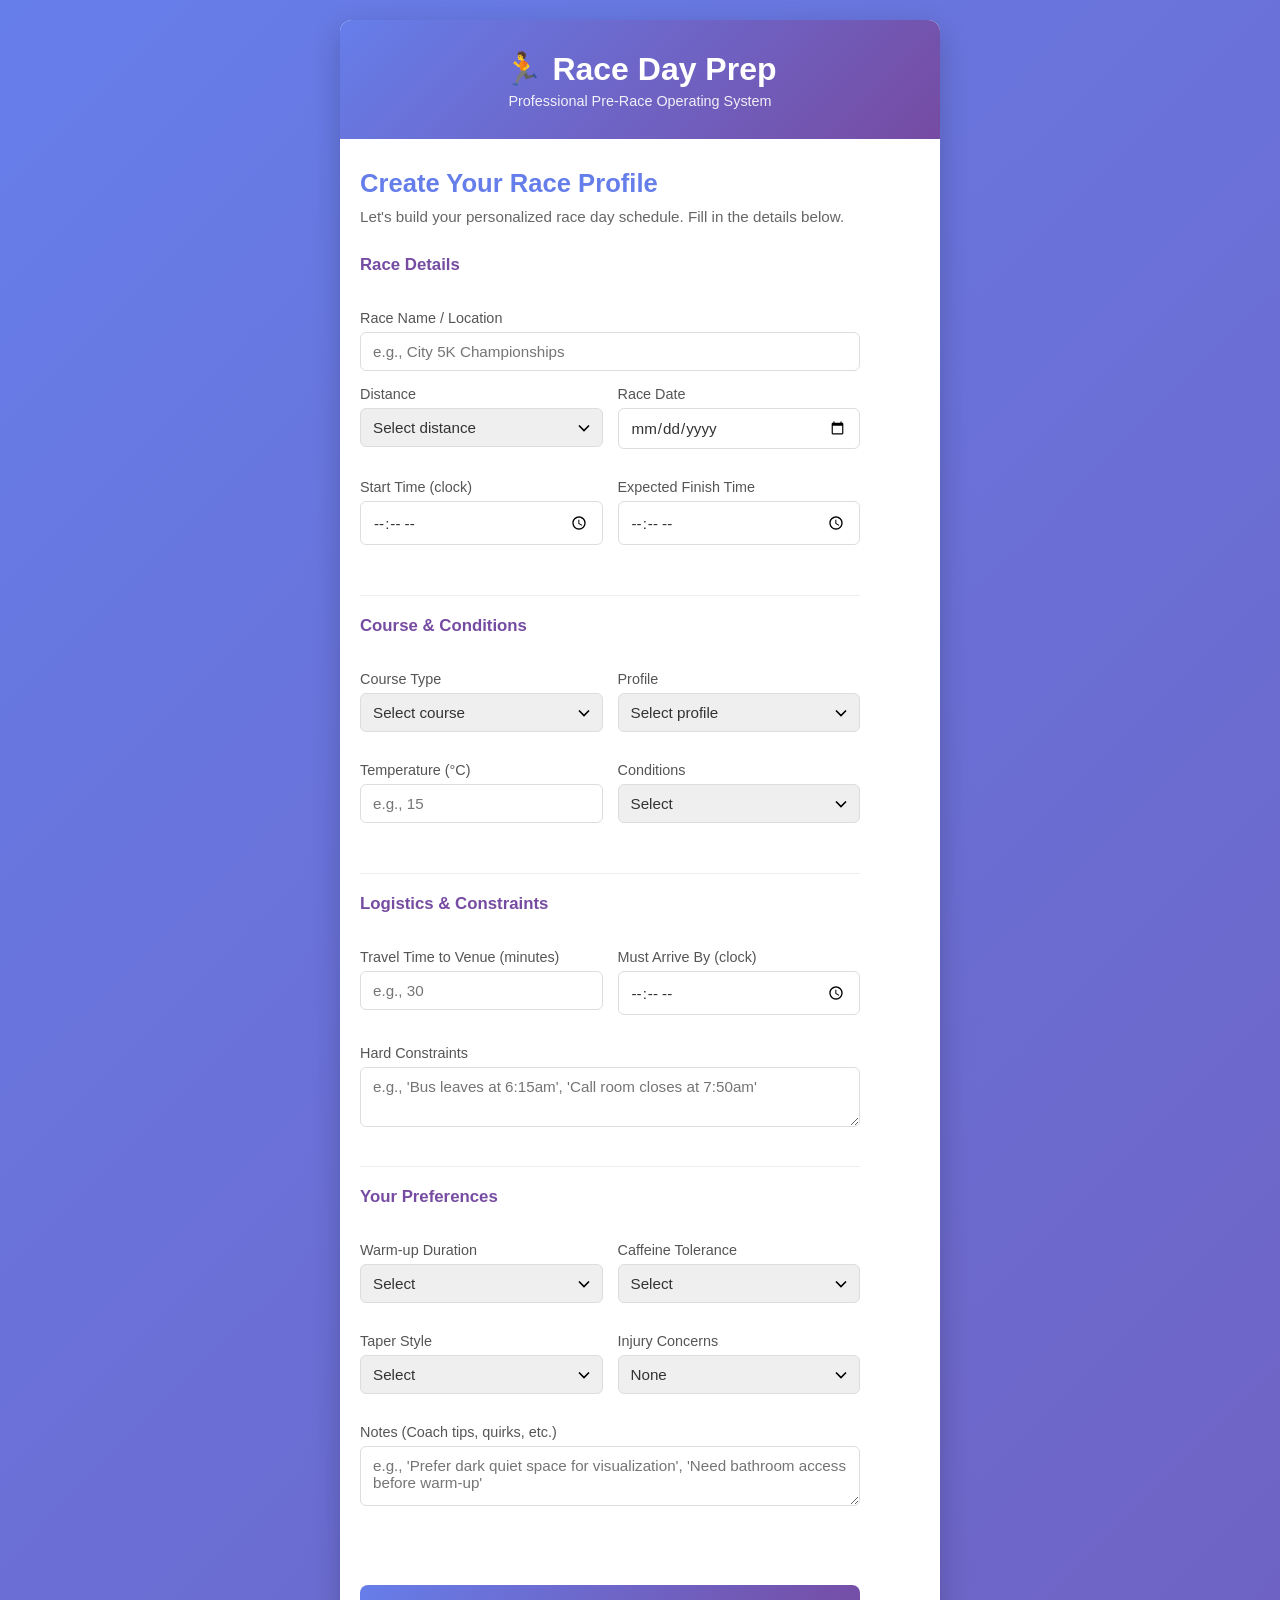
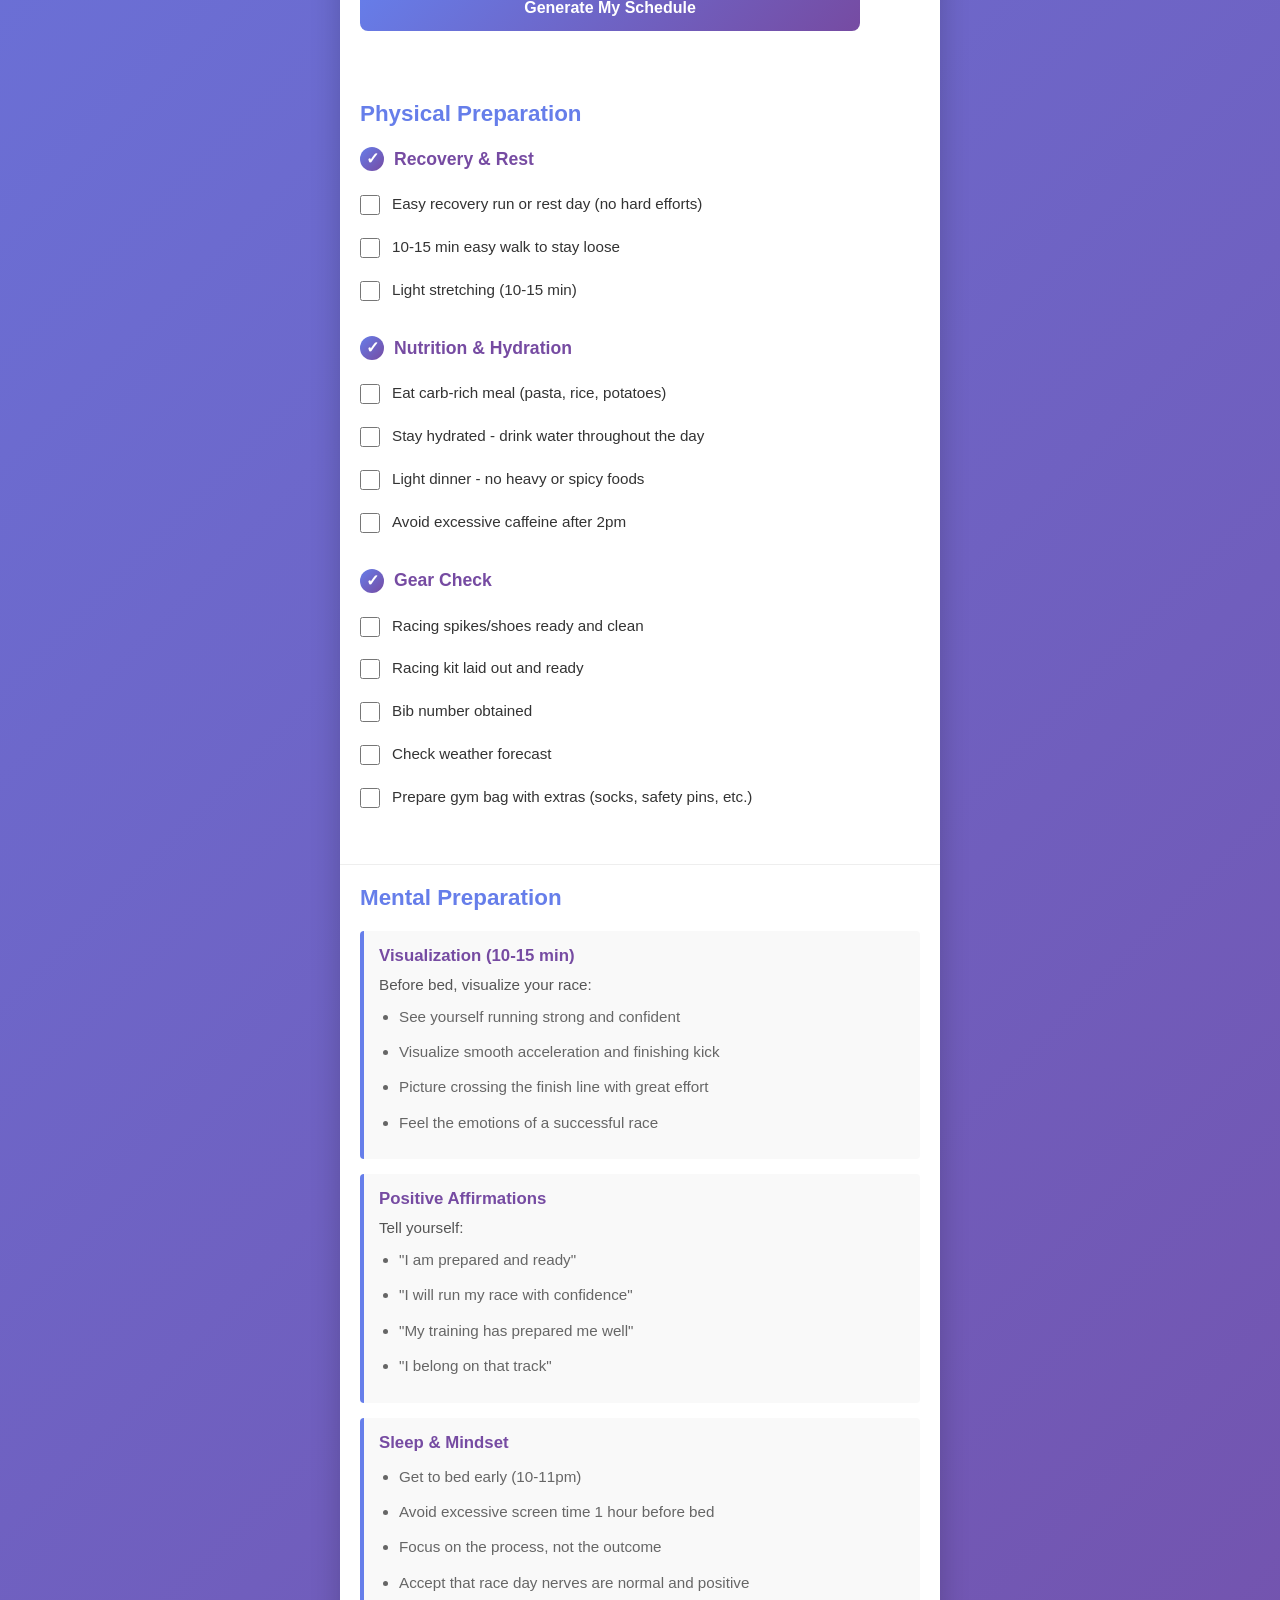
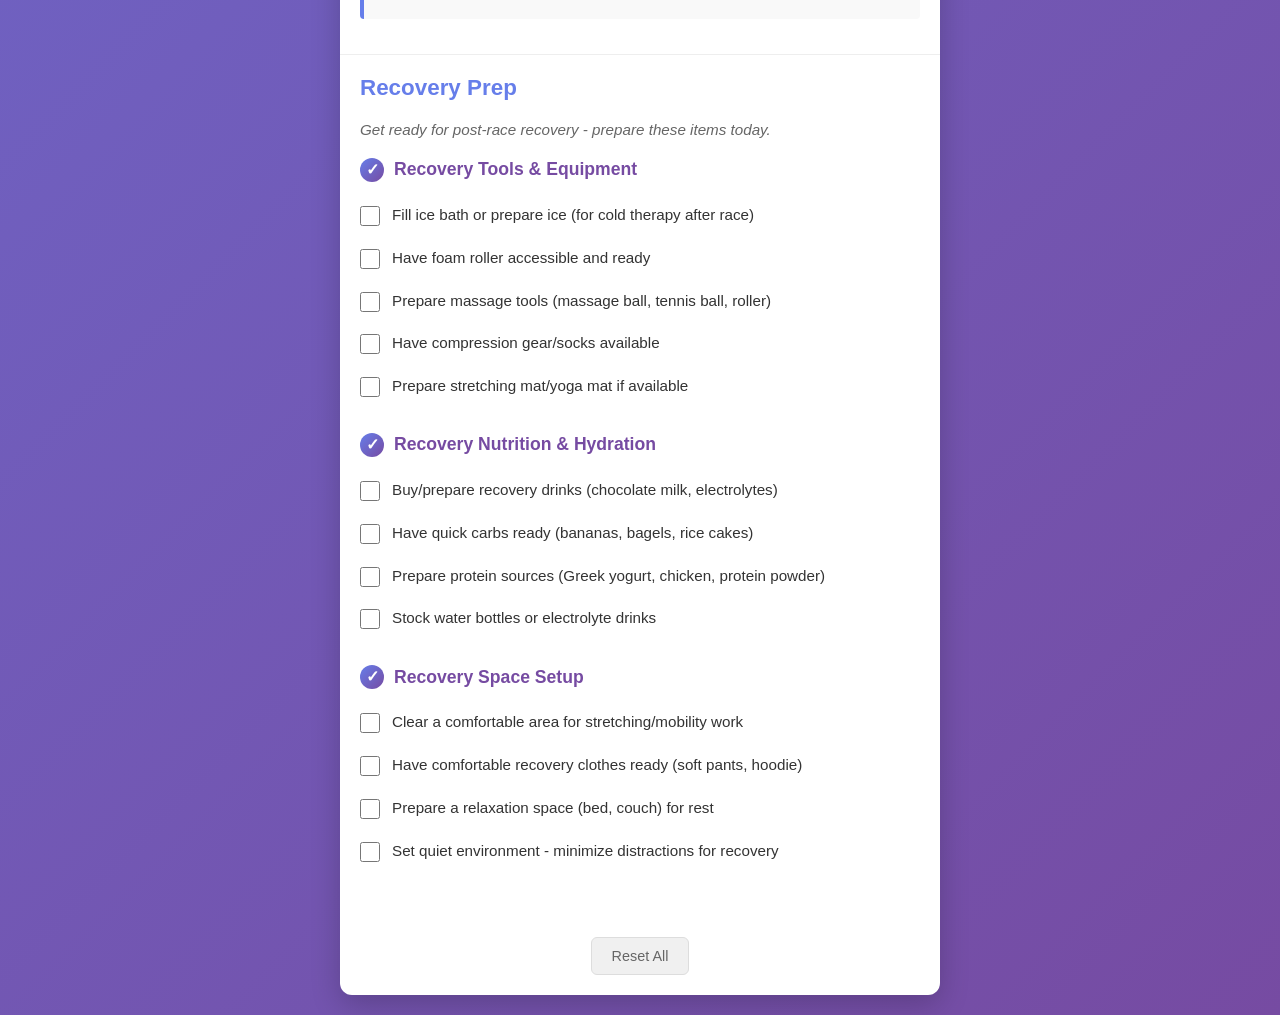
==== commit 5d2cd460: "Phase 1: Race Profile & Timing Spine Generator - Professional Foundation FEATURES ADDED:  1. Race Pr" ====
--- a/index.html
+++ b/index.html
@@ -10,8 +10,203 @@
     <div class="container">
         <header>
             <h1>🏃 Race Day Prep</h1>
-            <p class="subtitle">Track Athletics - Mental & Physical</p>
+            <p class="subtitle">Professional Pre-Race Operating System</p>
         </header>
+
+        <!-- Setup Screen (Initial Profile Creation) -->
+        <div id="setup-screen" class="setup-screen">
+            <div class="setup-content">
+                <h2>Create Your Race Profile</h2>
+                <p class="setup-intro">Let's build your personalized race day schedule. Fill in the details below.</p>
+
+                <form id="profile-form">
+                    <!-- Race Basics -->
+                    <fieldset class="form-section">
+                        <legend>Race Details</legend>
+
+                        <div class="form-group">
+                            <label for="race-name">Race Name / Location</label>
+                            <input type="text" id="race-name" name="raceName" placeholder="e.g., City 5K Championships" required>
+                        </div>
+
+                        <div class="form-row">
+                            <div class="form-group">
+                                <label for="race-distance">Distance</label>
+                                <select id="race-distance" name="distance" required>
+                                    <option value="">Select distance</option>
+                                    <option value="800m">800m</option>
+                                    <option value="1500m">1500m</option>
+                                    <option value="3000m">3000m</option>
+                                    <option value="5000m">5000m (5K)</option>
+                                    <option value="10000m">10000m (10K)</option>
+                                    <option value="half-marathon">Half Marathon</option>
+                                    <option value="marathon">Marathon</option>
+                                    <option value="other">Other</option>
+                                </select>
+                            </div>
+
+                            <div class="form-group">
+                                <label for="race-date">Race Date</label>
+                                <input type="date" id="race-date" name="date" required>
+                            </div>
+                        </div>
+
+                        <div class="form-row">
+                            <div class="form-group">
+                                <label for="race-start-time">Start Time (clock)</label>
+                                <input type="time" id="race-start-time" name="startTime" required>
+                            </div>
+
+                            <div class="form-group">
+                                <label for="race-goal-time">Expected Finish Time</label>
+                                <input type="time" id="race-goal-time" name="goalTime" placeholder="Optional">
+                            </div>
+                        </div>
+                    </fieldset>
+
+                    <!-- Course & Conditions -->
+                    <fieldset class="form-section">
+                        <legend>Course & Conditions</legend>
+
+                        <div class="form-row">
+                            <div class="form-group">
+                                <label for="course-type">Course Type</label>
+                                <select id="course-type" name="courseType" required>
+                                    <option value="">Select course</option>
+                                    <option value="track">Track</option>
+                                    <option value="road">Road</option>
+                                    <option value="trail">Trail</option>
+                                    <option value="mixed">Mixed</option>
+                                </select>
+                            </div>
+
+                            <div class="form-group">
+                                <label for="course-profile">Profile</label>
+                                <select id="course-profile" name="courseProfile" required>
+                                    <option value="">Select profile</option>
+                                    <option value="flat">Flat</option>
+                                    <option value="rolling">Rolling Hills</option>
+                                    <option value="mountainous">Mountainous</option>
+                                </select>
+                            </div>
+                        </div>
+
+                        <div class="form-row">
+                            <div class="form-group">
+                                <label for="weather-temp">Temperature (°C)</label>
+                                <input type="number" id="weather-temp" name="weatherTemp" placeholder="e.g., 15" min="-10" max="40">
+                            </div>
+
+                            <div class="form-group">
+                                <label for="weather-conditions">Conditions</label>
+                                <select id="weather-conditions" name="weatherConditions">
+                                    <option value="">Select</option>
+                                    <option value="sunny">Sunny</option>
+                                    <option value="cloudy">Cloudy</option>
+                                    <option value="rain">Rain</option>
+                                    <option value="windy">Windy</option>
+                                </select>
+                            </div>
+                        </div>
+                    </fieldset>
+
+                    <!-- Logistics -->
+                    <fieldset class="form-section">
+                        <legend>Logistics & Constraints</legend>
+
+                        <div class="form-row">
+                            <div class="form-group">
+                                <label for="travel-time">Travel Time to Venue (minutes)</label>
+                                <input type="number" id="travel-time" name="travelTime" placeholder="e.g., 30" min="0" max="180" required>
+                            </div>
+
+                            <div class="form-group">
+                                <label for="arrival-time">Must Arrive By (clock)</label>
+                                <input type="time" id="arrival-time" name="arrivalTime" placeholder="Optional">
+                            </div>
+                        </div>
+
+                        <div class="form-group">
+                            <label for="hard-constraints">Hard Constraints</label>
+                            <textarea id="hard-constraints" name="hardConstraints" placeholder="e.g., 'Bus leaves at 6:15am', 'Call room closes at 7:50am'" rows="2"></textarea>
+                        </div>
+                    </fieldset>
+
+                    <!-- Athlete Profile -->
+                    <fieldset class="form-section">
+                        <legend>Your Preferences</legend>
+
+                        <div class="form-row">
+                            <div class="form-group">
+                                <label for="warmup-duration">Warm-up Duration</label>
+                                <select id="warmup-duration" name="warmupDuration" required>
+                                    <option value="">Select</option>
+                                    <option value="short">Short (20-30 min)</option>
+                                    <option value="medium">Medium (45-60 min)</option>
+                                    <option value="long">Long (60-90 min)</option>
+                                </select>
+                            </div>
+
+                            <div class="form-group">
+                                <label for="caffeine">Caffeine Tolerance</label>
+                                <select id="caffeine" name="caffeineTolerance" required>
+                                    <option value="">Select</option>
+                                    <option value="none">None</option>
+                                    <option value="1cup">1 cup coffee</option>
+                                    <option value="2plus">2+ cups</option>
+                                </select>
+                            </div>
+                        </div>
+
+                        <div class="form-row">
+                            <div class="form-group">
+                                <label for="taper">Taper Style</label>
+                                <select id="taper" name="taperPreference" required>
+                                    <option value="">Select</option>
+                                    <option value="rest">Complete rest</option>
+                                    <option value="easy">Easy run</option>
+                                    <option value="mobility">Light mobility only</option>
+                                </select>
+                            </div>
+
+                            <div class="form-group">
+                                <label for="injuries">Injury Concerns</label>
+                                <select id="injuries" name="injuryConcerns">
+                                    <option value="">None</option>
+                                    <option value="ankle">Ankle</option>
+                                    <option value="knee">Knee</option>
+                                    <option value="hamstring">Hamstring</option>
+                                    <option value="other">Other</option>
+                                </select>
+                            </div>
+                        </div>
+
+                        <div class="form-group">
+                            <label for="notes">Notes (Coach tips, quirks, etc.)</label>
+                            <textarea id="notes" name="notes" placeholder="e.g., 'Prefer dark quiet space for visualization', 'Need bathroom access before warm-up'" rows="2"></textarea>
+                        </div>
+                    </fieldset>
+
+                    <button type="submit" class="btn-primary">Generate My Schedule</button>
+                </form>
+            </div>
+        </div>
+
+        <!-- Profile Summary (Shows after setup) -->
+        <div id="profile-summary" class="profile-summary" style="display: none;">
+            <div class="profile-card">
+                <div class="profile-info">
+                    <div class="profile-header">
+                        <h3 id="summary-race-name">Race Name</h3>
+                        <p id="summary-race-details">Distance • Date • Time</p>
+                    </div>
+                    <button id="edit-profile-btn" class="btn-edit">Edit Profile</button>
+                </div>
+                <div class="profile-status">
+                    <p class="status-text">✅ Schedule Generated</p>
+                </div>
+            </div>
+        </div>
 
         <div class="tab-container">
             <button class="tab-button active" data-tab="day-before">Day Before</button>
--- a/styles.css
+++ b/styles.css
@@ -36,6 +36,191 @@
 .subtitle {
     font-size: 0.9em;
     opacity: 0.9;
+}
+
+/* Setup Screen */
+.setup-screen {
+    padding: 30px 20px;
+    background: white;
+}
+
+.setup-content {
+    max-width: 500px;
+}
+
+.setup-content h2 {
+    color: #667eea;
+    margin-bottom: 10px;
+    font-size: 1.6em;
+}
+
+.setup-intro {
+    color: #666;
+    margin-bottom: 30px;
+    font-size: 0.95em;
+}
+
+/* Form Styles */
+#profile-form {
+    margin-bottom: 20px;
+}
+
+.form-section {
+    border: none;
+    padding: 20px 0;
+    border-bottom: 1px solid #eee;
+    margin-bottom: 20px;
+}
+
+.form-section:last-of-type {
+    border-bottom: none;
+}
+
+.form-section legend {
+    color: #764ba2;
+    font-weight: 600;
+    font-size: 1.05em;
+    padding-bottom: 15px;
+    display: block;
+}
+
+.form-group {
+    margin-bottom: 15px;
+}
+
+.form-row {
+    display: grid;
+    grid-template-columns: 1fr 1fr;
+    gap: 15px;
+    margin-bottom: 15px;
+}
+
+.form-group label {
+    display: block;
+    margin-bottom: 6px;
+    font-weight: 500;
+    color: #555;
+    font-size: 0.9em;
+}
+
+.form-group input,
+.form-group select,
+.form-group textarea {
+    width: 100%;
+    padding: 10px 12px;
+    border: 1px solid #ddd;
+    border-radius: 6px;
+    font-family: inherit;
+    font-size: 0.95em;
+    transition: all 0.3s ease;
+    color: #333;
+}
+
+.form-group input:focus,
+.form-group select:focus,
+.form-group textarea:focus {
+    outline: none;
+    border-color: #667eea;
+    box-shadow: 0 0 0 3px rgba(102, 126, 234, 0.1);
+    background: #f9f9ff;
+}
+
+.form-group textarea {
+    resize: vertical;
+    min-height: 60px;
+}
+
+.form-group select {
+    cursor: pointer;
+    appearance: none;
+    background-image: url("data:image/svg+xml;charset=UTF-8,%3csvg xmlns='http://www.w3.org/2000/svg' viewBox='0 0 24 24' fill='none' stroke='currentColor' stroke-width='2'%3e%3cpolyline points='6 9 12 15 18 9'%3e%3c/polyline%3e%3c/svg%3e");
+    background-repeat: no-repeat;
+    background-position: right 8px center;
+    background-size: 20px;
+    padding-right: 32px;
+}
+
+.btn-primary {
+    background: linear-gradient(135deg, #667eea 0%, #764ba2 100%);
+    color: white;
+    padding: 14px 30px;
+    border: none;
+    border-radius: 8px;
+    font-size: 1em;
+    font-weight: 600;
+    cursor: pointer;
+    width: 100%;
+    transition: all 0.3s ease;
+    margin-top: 20px;
+}
+
+.btn-primary:hover {
+    transform: translateY(-2px);
+    box-shadow: 0 8px 20px rgba(102, 126, 234, 0.3);
+}
+
+.btn-primary:active {
+    transform: translateY(0);
+}
+
+/* Profile Summary Card */
+.profile-summary {
+    padding: 15px 20px;
+    background: #f9f9f9;
+    border-bottom: 1px solid #eee;
+}
+
+.profile-card {
+    background: white;
+    border: 2px solid #667eea;
+    border-radius: 8px;
+    padding: 15px;
+    display: flex;
+    justify-content: space-between;
+    align-items: center;
+}
+
+.profile-info {
+    flex: 1;
+}
+
+.profile-header h3 {
+    color: #667eea;
+    font-size: 1.1em;
+    margin-bottom: 4px;
+}
+
+.profile-header p {
+    color: #888;
+    font-size: 0.85em;
+}
+
+.profile-status {
+    text-align: right;
+}
+
+.status-text {
+    color: #28a745;
+    font-weight: 600;
+    font-size: 0.9em;
+}
+
+.btn-edit {
+    background: #f0f0f0;
+    color: #667eea;
+    border: 1px solid #ddd;
+    padding: 8px 16px;
+    border-radius: 6px;
+    font-size: 0.85em;
+    cursor: pointer;
+    font-weight: 600;
+    transition: all 0.3s ease;
+    margin-top: 10px;
+}
+
+.btn-edit:hover {
+    background: #e8e8e8;
+    border-color: #667eea;
 }
 
 /* Tabs */
@@ -234,6 +419,38 @@
         font-size: 1.6em;
     }
 
+    .setup-content {
+        padding: 0;
+    }
+
+    .setup-content h2 {
+        font-size: 1.3em;
+    }
+
+    .form-row {
+        grid-template-columns: 1fr;
+        gap: 10px;
+    }
+
+    .form-section {
+        padding: 15px 0;
+    }
+
+    .btn-primary {
+        padding: 12px 20px;
+        font-size: 0.95em;
+    }
+
+    .profile-card {
+        flex-direction: column;
+        align-items: flex-start;
+    }
+
+    .profile-status {
+        text-align: left;
+        margin-top: 10px;
+    }
+
     .section {
         padding: 15px;
     }
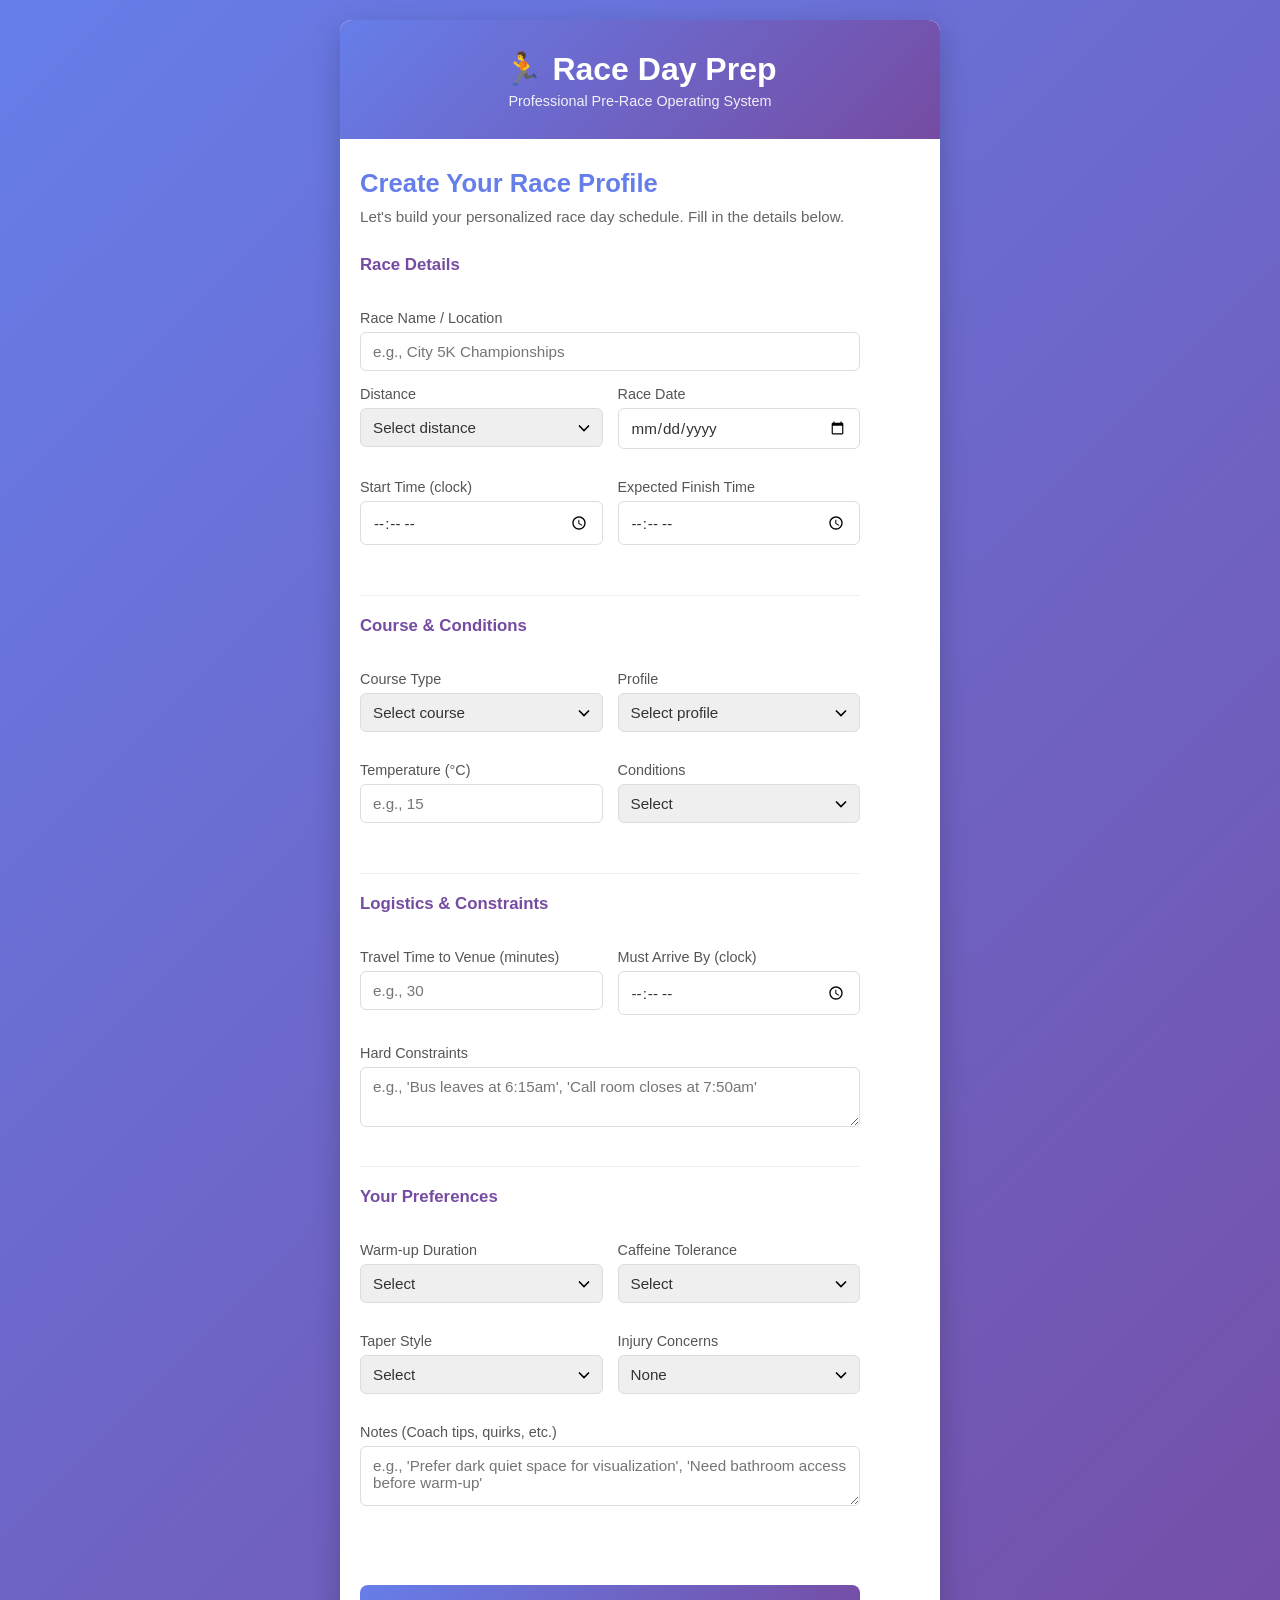
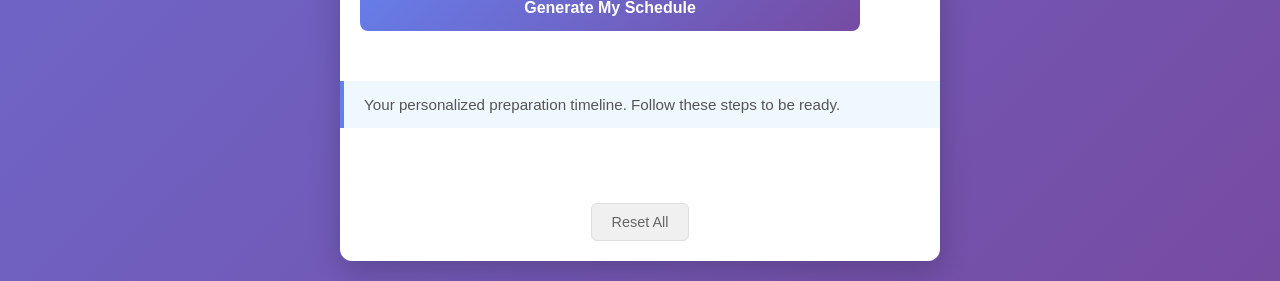
==== commit 5fb9acfd: "Phase 2: Decision-Light Timeline Integration - Professional Race Protocol MAJOR FEATURES:  1. Day Be" ====
--- a/index.html
+++ b/index.html
@@ -216,283 +216,20 @@
 
         <!-- Day Before Tab -->
         <div id="day-before" class="tab-content active">
-            <div class="section">
-                <h2>Physical Preparation</h2>
-
-                <div class="checklist">
-                    <h3>Recovery & Rest</h3>
-                    <label class="checkbox-item">
-                        <input type="checkbox">
-                        <span>Easy recovery run or rest day (no hard efforts)</span>
-                    </label>
-                    <label class="checkbox-item">
-                        <input type="checkbox">
-                        <span>10-15 min easy walk to stay loose</span>
-                    </label>
-                    <label class="checkbox-item">
-                        <input type="checkbox">
-                        <span>Light stretching (10-15 min)</span>
-                    </label>
-                </div>
-
-                <div class="checklist">
-                    <h3>Nutrition & Hydration</h3>
-                    <label class="checkbox-item">
-                        <input type="checkbox">
-                        <span>Eat carb-rich meal (pasta, rice, potatoes)</span>
-                    </label>
-                    <label class="checkbox-item">
-                        <input type="checkbox">
-                        <span>Stay hydrated - drink water throughout the day</span>
-                    </label>
-                    <label class="checkbox-item">
-                        <input type="checkbox">
-                        <span>Light dinner - no heavy or spicy foods</span>
-                    </label>
-                    <label class="checkbox-item">
-                        <input type="checkbox">
-                        <span>Avoid excessive caffeine after 2pm</span>
-                    </label>
-                </div>
-
-                <div class="checklist">
-                    <h3>Gear Check</h3>
-                    <label class="checkbox-item">
-                        <input type="checkbox">
-                        <span>Racing spikes/shoes ready and clean</span>
-                    </label>
-                    <label class="checkbox-item">
-                        <input type="checkbox">
-                        <span>Racing kit laid out and ready</span>
-                    </label>
-                    <label class="checkbox-item">
-                        <input type="checkbox">
-                        <span>Bib number obtained</span>
-                    </label>
-                    <label class="checkbox-item">
-                        <input type="checkbox">
-                        <span>Check weather forecast</span>
-                    </label>
-                    <label class="checkbox-item">
-                        <input type="checkbox">
-                        <span>Prepare gym bag with extras (socks, safety pins, etc.)</span>
-                    </label>
-                </div>
-            </div>
-
-            <div class="section">
-                <h2>Mental Preparation</h2>
-
-                <div class="card">
-                    <h3>Visualization (10-15 min)</h3>
-                    <p>Before bed, visualize your race:</p>
-                    <ul>
-                        <li>See yourself running strong and confident</li>
-                        <li>Visualize smooth acceleration and finishing kick</li>
-                        <li>Picture crossing the finish line with great effort</li>
-                        <li>Feel the emotions of a successful race</li>
-                    </ul>
-                </div>
-
-                <div class="card">
-                    <h3>Positive Affirmations</h3>
-                    <p>Tell yourself:</p>
-                    <ul>
-                        <li>"I am prepared and ready"</li>
-                        <li>"I will run my race with confidence"</li>
-                        <li>"My training has prepared me well"</li>
-                        <li>"I belong on that track"</li>
-                    </ul>
-                </div>
-
-                <div class="card">
-                    <h3>Sleep & Mindset</h3>
-                    <ul>
-                        <li>Get to bed early (10-11pm)</li>
-                        <li>Avoid excessive screen time 1 hour before bed</li>
-                        <li>Focus on the process, not the outcome</li>
-                        <li>Accept that race day nerves are normal and positive</li>
-                    </ul>
-                </div>
-            </div>
-
-            <div class="section">
-                <h2>Recovery Prep</h2>
-                <p style="color: #666; font-size: 0.95em; margin-bottom: 20px; font-style: italic;">Get ready for post-race recovery - prepare these items today.</p>
-
-                <div class="checklist">
-                    <h3>Recovery Tools & Equipment</h3>
-                    <label class="checkbox-item">
-                        <input type="checkbox">
-                        <span>Fill ice bath or prepare ice (for cold therapy after race)</span>
-                    </label>
-                    <label class="checkbox-item">
-                        <input type="checkbox">
-                        <span>Have foam roller accessible and ready</span>
-                    </label>
-                    <label class="checkbox-item">
-                        <input type="checkbox">
-                        <span>Prepare massage tools (massage ball, tennis ball, roller)</span>
-                    </label>
-                    <label class="checkbox-item">
-                        <input type="checkbox">
-                        <span>Have compression gear/socks available</span>
-                    </label>
-                    <label class="checkbox-item">
-                        <input type="checkbox">
-                        <span>Prepare stretching mat/yoga mat if available</span>
-                    </label>
-                </div>
-
-                <div class="checklist">
-                    <h3>Recovery Nutrition & Hydration</h3>
-                    <label class="checkbox-item">
-                        <input type="checkbox">
-                        <span>Buy/prepare recovery drinks (chocolate milk, electrolytes)</span>
-                    </label>
-                    <label class="checkbox-item">
-                        <input type="checkbox">
-                        <span>Have quick carbs ready (bananas, bagels, rice cakes)</span>
-                    </label>
-                    <label class="checkbox-item">
-                        <input type="checkbox">
-                        <span>Prepare protein sources (Greek yogurt, chicken, protein powder)</span>
-                    </label>
-                    <label class="checkbox-item">
-                        <input type="checkbox">
-                        <span>Stock water bottles or electrolyte drinks</span>
-                    </label>
-                </div>
-
-                <div class="checklist">
-                    <h3>Recovery Space Setup</h3>
-                    <label class="checkbox-item">
-                        <input type="checkbox">
-                        <span>Clear a comfortable area for stretching/mobility work</span>
-                    </label>
-                    <label class="checkbox-item">
-                        <input type="checkbox">
-                        <span>Have comfortable recovery clothes ready (soft pants, hoodie)</span>
-                    </label>
-                    <label class="checkbox-item">
-                        <input type="checkbox">
-                        <span>Prepare a relaxation space (bed, couch) for rest</span>
-                    </label>
-                    <label class="checkbox-item">
-                        <input type="checkbox">
-                        <span>Set quiet environment - minimize distractions for recovery</span>
-                    </label>
-                </div>
-            </div>
+            <div class="timeline-intro">
+                <p>Your personalized preparation timeline. Follow these steps to be ready.</p>
+            </div>
+            <!-- Timeline will be populated by JavaScript -->
+            <div id="day-before-timeline" class="timeline-container"></div>
         </div>
 
         <!-- Race Day Tab -->
         <div id="race-day" class="tab-content">
-            <div class="section">
-                <h2>🧠 Mental Preparation</h2>
-                <p style="color: #666; font-size: 0.95em; margin-bottom: 20px; font-style: italic;">Pick and choose the techniques that work best for you today.</p>
-
-                <div class="card">
-                    <h3>🎵 Calming Music for Mental Prep</h3>
-                    <p>Start with calming instrumental music to support your breathing and tapping work:</p>
-                    <ul>
-                        <li><strong>Spotify Playlists:</strong> Search for "Pre-Race Calm", "Meditation Flow", or "Lo-Fi Focus"</li>
-                        <li><strong>YouTube Channels:</strong> "Peaceful Piano", "Ambient Study Music", "Zen Music"</li>
-                        <li><strong>Duration:</strong> 10-20 minutes of continuous play</li>
-                        <li><strong>Key:</strong> Instrumental, no lyrics, steady rhythm (60-80 BPM works best)</li>
-                    </ul>
-                </div>
-
-                <div class="card">
-                    <h3>🫀 Bilateral EFT Tapping with Breathing</h3>
-                    <p><strong>Duration:</strong> 5-10 minutes</p>
-                    <p><strong>Setup:</strong> Play calming music, find a quiet space</p>
-                    <ul>
-                        <li><strong>Rhythm:</strong> Tap alternating sides of your body in a steady beat (left-right-left-right)</li>
-                        <li><strong>Timing:</strong> Tap approximately every 1 second (or follow the music beat)</li>
-                        <li><strong>Tapping Points:</strong>
-                            <ul class="sub-list">
-                                <li>Alternate between left and right shoulders</li>
-                                <li>Or tap left and right knees/legs alternately</li>
-                                <li>Or alternate tapping sides of your chest</li>
-                            </ul>
-                        </li>
-                        <li><strong>Breathing:</strong> Inhale for 4 counts (4 taps) → Exhale for 4 counts (4 taps)</li>
-                        <li><strong>Focus:</strong> Feel calm, safe, and ready. Let go of tension with each exhale</li>
-                    </ul>
-                </div>
-
-                <div class="card">
-                    <h3>🎯 Body Scan Exercise</h3>
-                    <p><strong>Duration:</strong> 5-7 minutes</p>
-                    <p>Systematically check in with your body and release tension:</p>
-                    <ul>
-                        <li><strong>Head & Face:</strong> Notice any tension, relax your jaw, soften your forehead</li>
-                        <li><strong>Neck & Shoulders:</strong> Feel where you're holding stress, let it drop on an exhale</li>
-                        <li><strong>Chest & Heart:</strong> Feel your heartbeat, breathe into any tightness</li>
-                        <li><strong>Arms & Hands:</strong> Shake them out gently, feel them becoming light and strong</li>
-                        <li><strong>Core & Legs:</strong> Feel the strength in your legs, ready to run with power</li>
-                        <li><strong>Feet:</strong> Feel them grounded and connected to the track</li>
-                        <li><strong>Close:</strong> Take 3 deep breaths and feel fully present in your body</li>
-                    </ul>
-                </div>
-
-                <div class="card">
-                    <h3>🌍 Grounding Exercise (5 Senses)</h3>
-                    <p><strong>Duration:</strong> 3-5 minutes</p>
-                    <p>Anchor yourself to the present moment:</p>
-                    <ul>
-                        <li><strong>See (5 things):</strong> Name 5 things you can see around you in detail</li>
-                        <li><strong>Touch (4 things):</strong> Notice 4 textures you can feel - skin, clothing, ground</li>
-                        <li><strong>Hear (3 things):</strong> Identify 3 sounds - music, birds, heartbeat</li>
-                        <li><strong>Smell (2 things):</strong> Notice 2 scents - grass, air, your skin</li>
-                        <li><strong>Taste (1 thing):</strong> Feel 1 taste - water, your mouth, fresh air</li>
-                        <li><strong>Result:</strong> You're now fully present and connected to your surroundings</li>
-                    </ul>
-                </div>
-
-                <div class="card">
-                    <h3>💪 Confidence & Power Pose</h3>
-                    <p><strong>Duration:</strong> 2-3 minutes</p>
-                    <p>Use your body to build mental confidence:</p>
-                    <ul>
-                        <li><strong>Power Stance:</strong> Stand with feet shoulder-width apart, hands on hips or arms raised</li>
-                        <li><strong>Chest Expansion:</strong> Open your chest, shoulders back, head up</li>
-                        <li><strong>Hold:</strong> Stay in this position for 2-3 minutes while breathing deeply</li>
-                        <li><strong>Mental State:</strong> Tell yourself: "I am strong. I am fast. I am ready."</li>
-                        <li><strong>Feel:</strong> Notice the confidence building in your body</li>
-                        <li><strong>Alternative:</strong> Light shadow running - take a few powerful strides with confident form</li>
-                    </ul>
-                </div>
-
-                <div class="card">
-                    <h3>🏁 Race Visualization</h3>
-                    <p><strong>Duration:</strong> 5-10 minutes</p>
-                    <p>Mental rehearsal of your perfect race:</p>
-                    <ul>
-                        <li><strong>The Moment Before:</strong> Feel yourself calm and ready at the start line</li>
-                        <li><strong>The Gun Fires:</strong> Visualize explosive, confident start - smooth and powerful</li>
-                        <li><strong>Early Race (First 200m):</strong> See yourself in position, relaxed, on pace</li>
-                        <li><strong>Middle Section:</strong> Picture yourself running with confidence and control</li>
-                        <li><strong>The Final Kick:</strong> See your legs responding, accelerating past competitors</li>
-                        <li><strong>The Finish:</strong> Visualize crossing the finish line strong, with great effort</li>
-                        <li><strong>The Feeling:</strong> Feel the emotions of a successful, powerful race</li>
-                        <li><strong>Open Your Eyes:</strong> Take 3 deep breaths and feel ready to execute</li>
-                    </ul>
-                </div>
-
-                <div class="card">
-                    <h3>✨ Final Confidence Statements</h3>
-                    <p>Repeat these before you get to the starting line:</p>
-                    <ul>
-                        <li>"I've trained for this moment"</li>
-                        <li>"My body is strong and ready"</li>
-                        <li>"I will run my race with confidence"</li>
-                        <li>"I belong on this track"</li>
-                        <li>"Let's go racing" 🏃</li>
-                    </ul>
-                </div>
-            </div>
+            <div class="timeline-intro">
+                <p>Your personalized minute-by-minute race day protocol. Follow the timeline precisely.</p>
+            </div>
+            <!-- Timeline will be populated by JavaScript -->
+            <div id="race-day-timeline" class="timeline-container"></div>
         </div>
 
         <!-- Day After (Recovery) Tab -->
--- a/styles.css
+++ b/styles.css
@@ -251,6 +251,138 @@
     color: #667eea;
     background: white;
     border-bottom-color: #667eea;
+}
+
+/* Timeline Intro */
+.timeline-intro {
+    padding: 15px 20px;
+    background: #f0f8ff;
+    border-left: 4px solid #667eea;
+    margin-bottom: 15px;
+}
+
+.timeline-intro p {
+    margin: 0;
+    color: #555;
+    font-size: 0.95em;
+}
+
+/* Timeline Container */
+.timeline-container {
+    padding: 20px;
+}
+
+.timeline-block {
+    margin-bottom: 25px;
+    padding: 15px;
+    background: white;
+    border-left: 4px solid #667eea;
+    border-radius: 4px;
+    transition: all 0.3s ease;
+}
+
+.timeline-block:hover {
+    background: #f9f9f9;
+    box-shadow: 0 2px 8px rgba(102, 126, 234, 0.1);
+}
+
+.timeline-block.completed {
+    border-left-color: #28a745;
+    background: #f8fff9;
+    opacity: 0.7;
+}
+
+.timeline-block.current {
+    border-left-color: #ffc107;
+    background: #fffbf0;
+    box-shadow: 0 0 0 3px rgba(255, 193, 7, 0.2);
+}
+
+.timeline-header {
+    display: flex;
+    align-items: baseline;
+    margin-bottom: 10px;
+    gap: 10px;
+}
+
+.timeline-time {
+    background: linear-gradient(135deg, #667eea 0%, #764ba2 100%);
+    color: white;
+    padding: 6px 12px;
+    border-radius: 6px;
+    font-weight: 700;
+    font-size: 0.95em;
+    min-width: 70px;
+    text-align: center;
+}
+
+.timeline-block.completed .timeline-time {
+    background: #28a745;
+}
+
+.timeline-block.current .timeline-time {
+    background: #ffc107;
+    color: #333;
+    animation: pulse 1.5s infinite;
+}
+
+@keyframes pulse {
+    0%, 100% { opacity: 1; }
+    50% { opacity: 0.7; }
+}
+
+.timeline-activity {
+    flex: 1;
+}
+
+.timeline-activity h3 {
+    color: #764ba2;
+    margin: 0 0 5px 0;
+    font-size: 1em;
+}
+
+.timeline-activity p {
+    color: #666;
+    margin: 0;
+    font-size: 0.9em;
+    line-height: 1.4;
+}
+
+.timeline-action {
+    margin-top: 10px;
+    padding-top: 10px;
+    border-top: 1px solid #eee;
+    color: #555;
+    font-size: 0.9em;
+    font-style: italic;
+}
+
+.timeline-duration {
+    color: #999;
+    font-size: 0.85em;
+    margin-top: 5px;
+}
+
+.timeline-indicator {
+    display: inline-block;
+    width: 12px;
+    height: 12px;
+    border-radius: 50%;
+    margin-right: 8px;
+    vertical-align: middle;
+}
+
+.timeline-indicator.upcoming {
+    background: #ccc;
+}
+
+.timeline-indicator.current {
+    background: #ffc107;
+    animation: pulse 1.5s infinite;
+}
+
+.timeline-indicator.completed {
+    background: #28a745;
 }
 
 /* Tab Content */
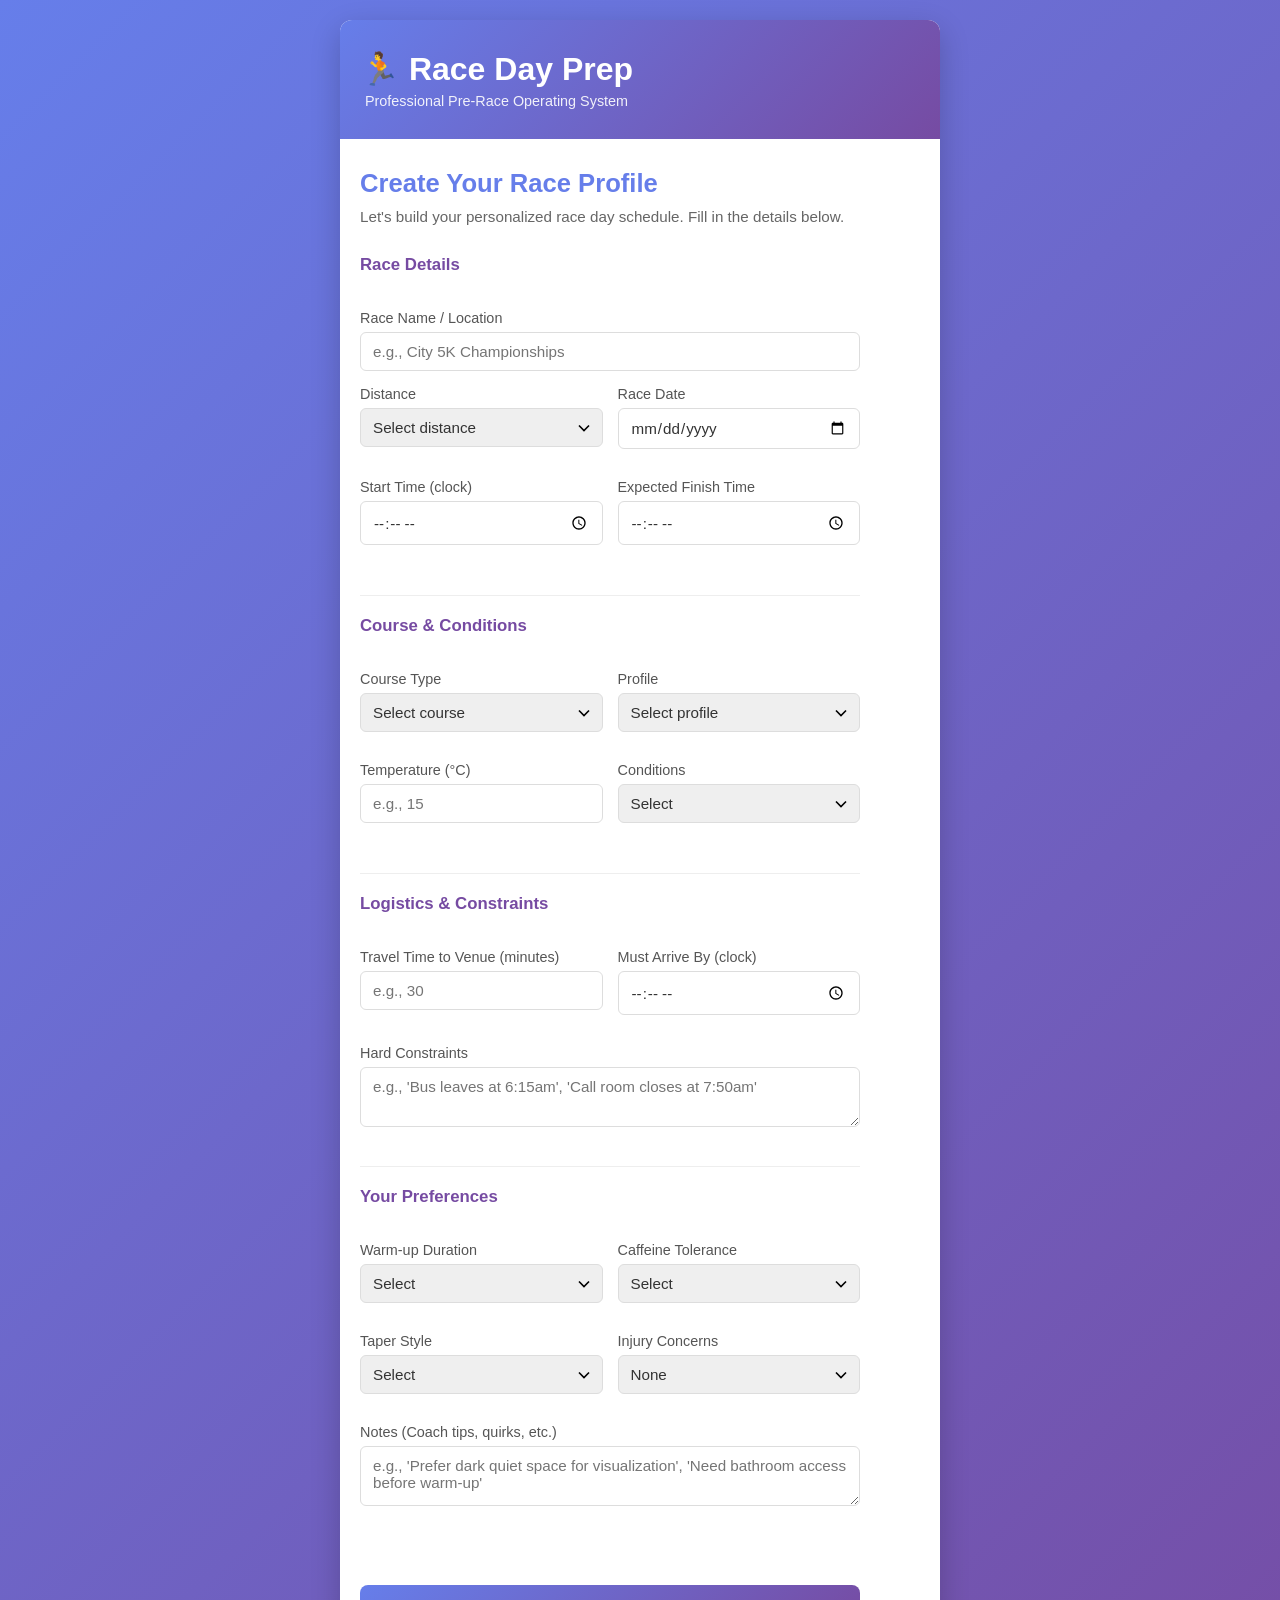
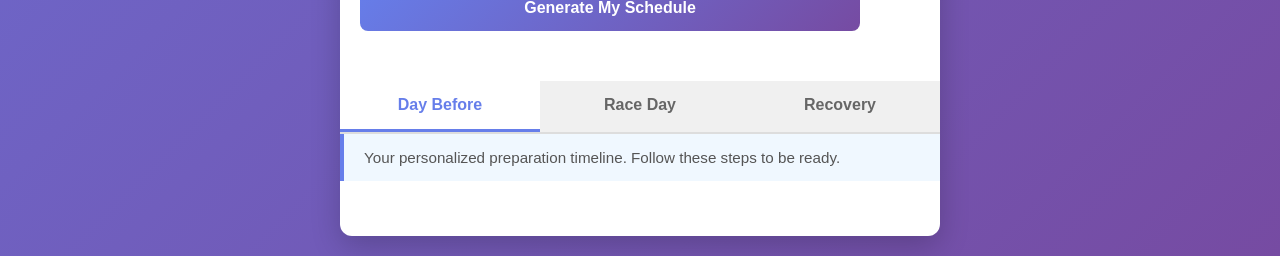
==== commit e3a5b5fc: "Complete UI improvements: color highlighting, TEST MODE badge, button text changes **Task 1: Visual " ====
--- a/index.html
+++ b/index.html
@@ -9,8 +9,15 @@
 <body>
     <div class="container">
         <header>
-            <h1>🏃 Race Day Prep</h1>
-            <p class="subtitle">Professional Pre-Race Operating System</p>
+            <div style="display: flex; justify-content: space-between; align-items: center;">
+                <div>
+                    <h1>🏃 Race Day Prep</h1>
+                    <p class="subtitle">Professional Pre-Race Operating System</p>
+                </div>
+                <div id="test-mode-badge" style="display: none; background: #fbbf24; padding: 8px 16px; border-radius: 20px; font-weight: 600; font-size: 0.9em; color: #78350f;">
+                    🧪 TEST MODE
+                </div>
+            </div>
         </header>
 
         <!-- Setup Screen (Initial Profile Creation) -->
@@ -225,9 +232,50 @@
 
         <!-- Race Day Tab -->
         <div id="race-day" class="tab-content">
-            <div class="timeline-intro">
-                <p>Your personalized minute-by-minute race day protocol. Follow the timeline precisely.</p>
-            </div>
+            <!-- Start Race Day Button -->
+            <div id="start-race-day-section" style="padding: 20px; text-align: center; border-bottom: 1px solid #eee;">
+                <button id="start-race-day-btn" class="btn-start-race-day" style="display: none;">
+                    🟢 START RACE DAY
+                </button>
+                <p id="race-day-status" style="color: #666; font-size: 0.9em; margin-top: 10px; display: none;">Race day in progress...</p>
+            </div>
+
+            <!-- Live Clock & Current Activity (Hidden until race day starts) -->
+            <div id="live-clock-section" style="display: none; padding: 20px; background: linear-gradient(135deg, #667eea 0%, #764ba2 100%); color: white; border-bottom: 2px solid #667eea;">
+                <div style="font-size: 1.3em; margin-bottom: 15px; font-weight: 600;">
+                    🕐 <span id="live-clock-time">00:00 AM</span>
+                </div>
+
+                <div style="background: rgba(255,255,255,0.2); padding: 15px; border-radius: 8px; margin-bottom: 15px;">
+                    <div style="font-size: 0.9em; opacity: 0.9; margin-bottom: 5px;">🟢 DOING NOW:</div>
+                    <div style="font-size: 1.1em; font-weight: 600; margin-bottom: 10px;" id="current-activity-label">Wake Up</div>
+                    <div style="font-size: 0.85em; opacity: 0.95; margin-bottom: 5px;" id="current-activity-desc">Light mobility, first drink of water</div>
+                    <div style="font-size: 0.8em; opacity: 0.8;" id="current-activity-time">T-180 min</div>
+                </div>
+
+                <div style="background: rgba(255,255,255,0.15); padding: 12px; border-radius: 8px; margin-bottom: 15px;">
+                    <div style="font-size: 0.85em; opacity: 0.9;">⏭️ NEXT UP:</div>
+                    <div style="font-size: 0.95em; margin-top: 5px;" id="next-activity-label">Next activity</div>
+                    <div style="font-size: 0.8em; opacity: 0.8; margin-top: 3px;" id="countdown-timer">In 30 minutes</div>
+                </div>
+
+                <div style="background: rgba(0,0,0,0.2); border-radius: 8px; padding: 10px; margin-bottom: 10px;">
+                    <div style="font-size: 0.8em; margin-bottom: 5px; opacity: 0.9;">📊 Progress Through Day</div>
+                    <div style="background: rgba(255,255,255,0.3); height: 6px; border-radius: 3px; overflow: hidden;">
+                        <div id="progress-bar" style="background: #4ade80; height: 100%; width: 0%; transition: width 0.5s ease;"></div>
+                    </div>
+                    <div style="font-size: 0.75em; margin-top: 5px; opacity: 0.8;" id="progress-text">0% complete</div>
+                </div>
+
+                <div style="text-align: center;">
+                    <button id="stop-race-day-btn" style="background: rgba(255,255,255,0.3); color: white; border: 1px solid white; padding: 8px 16px; border-radius: 6px; cursor: pointer; font-size: 0.85em;">Stop Race Day Mode</button>
+                </div>
+            </div>
+
+            <div class="timeline-intro" id="timeline-intro-section">
+                <p>Your personalized minute-by-minute race day protocol. Click "START RACE DAY" to begin real-time tracking.</p>
+            </div>
+
             <!-- Timeline will be populated by JavaScript -->
             <div id="race-day-timeline" class="timeline-container"></div>
         </div>
--- a/styles.css
+++ b/styles.css
@@ -253,6 +253,29 @@
     border-bottom-color: #667eea;
 }
 
+/* Start Race Day Button */
+.btn-start-race-day {
+    background: linear-gradient(135deg, #10b981 0%, #059669 100%);
+    color: white;
+    border: none;
+    padding: 16px 32px;
+    font-size: 1.05em;
+    font-weight: 700;
+    border-radius: 8px;
+    cursor: pointer;
+    transition: all 0.3s ease;
+    box-shadow: 0 4px 15px rgba(16, 185, 129, 0.3);
+}
+
+.btn-start-race-day:hover {
+    transform: translateY(-2px);
+    box-shadow: 0 6px 20px rgba(16, 185, 129, 0.4);
+}
+
+.btn-start-race-day:active {
+    transform: translateY(0);
+}
+
 /* Timeline Intro */
 .timeline-intro {
     padding: 15px 20px;
@@ -293,9 +316,15 @@
 }
 
 .timeline-block.current {
-    border-left-color: #ffc107;
-    background: #fffbf0;
-    box-shadow: 0 0 0 3px rgba(255, 193, 7, 0.2);
+    border-left-color: #10b981;
+    background: #ecfdf5;
+    box-shadow: 0 0 0 3px rgba(16, 185, 129, 0.2);
+}
+
+.timeline-block.next {
+    border-left-color: #3b82f6;
+    background: #eff6ff;
+    box-shadow: 0 0 0 3px rgba(59, 130, 246, 0.2);
 }
 
 .timeline-header {
@@ -321,9 +350,14 @@
 }
 
 .timeline-block.current .timeline-time {
-    background: #ffc107;
-    color: #333;
+    background: #10b981;
+    color: white;
     animation: pulse 1.5s infinite;
+}
+
+.timeline-block.next .timeline-time {
+    background: #3b82f6;
+    color: white;
 }
 
 @keyframes pulse {
@@ -377,8 +411,12 @@
 }
 
 .timeline-indicator.current {
-    background: #ffc107;
+    background: #10b981;
     animation: pulse 1.5s infinite;
+}
+
+.timeline-indicator.next {
+    background: #3b82f6;
 }
 
 .timeline-indicator.completed {
